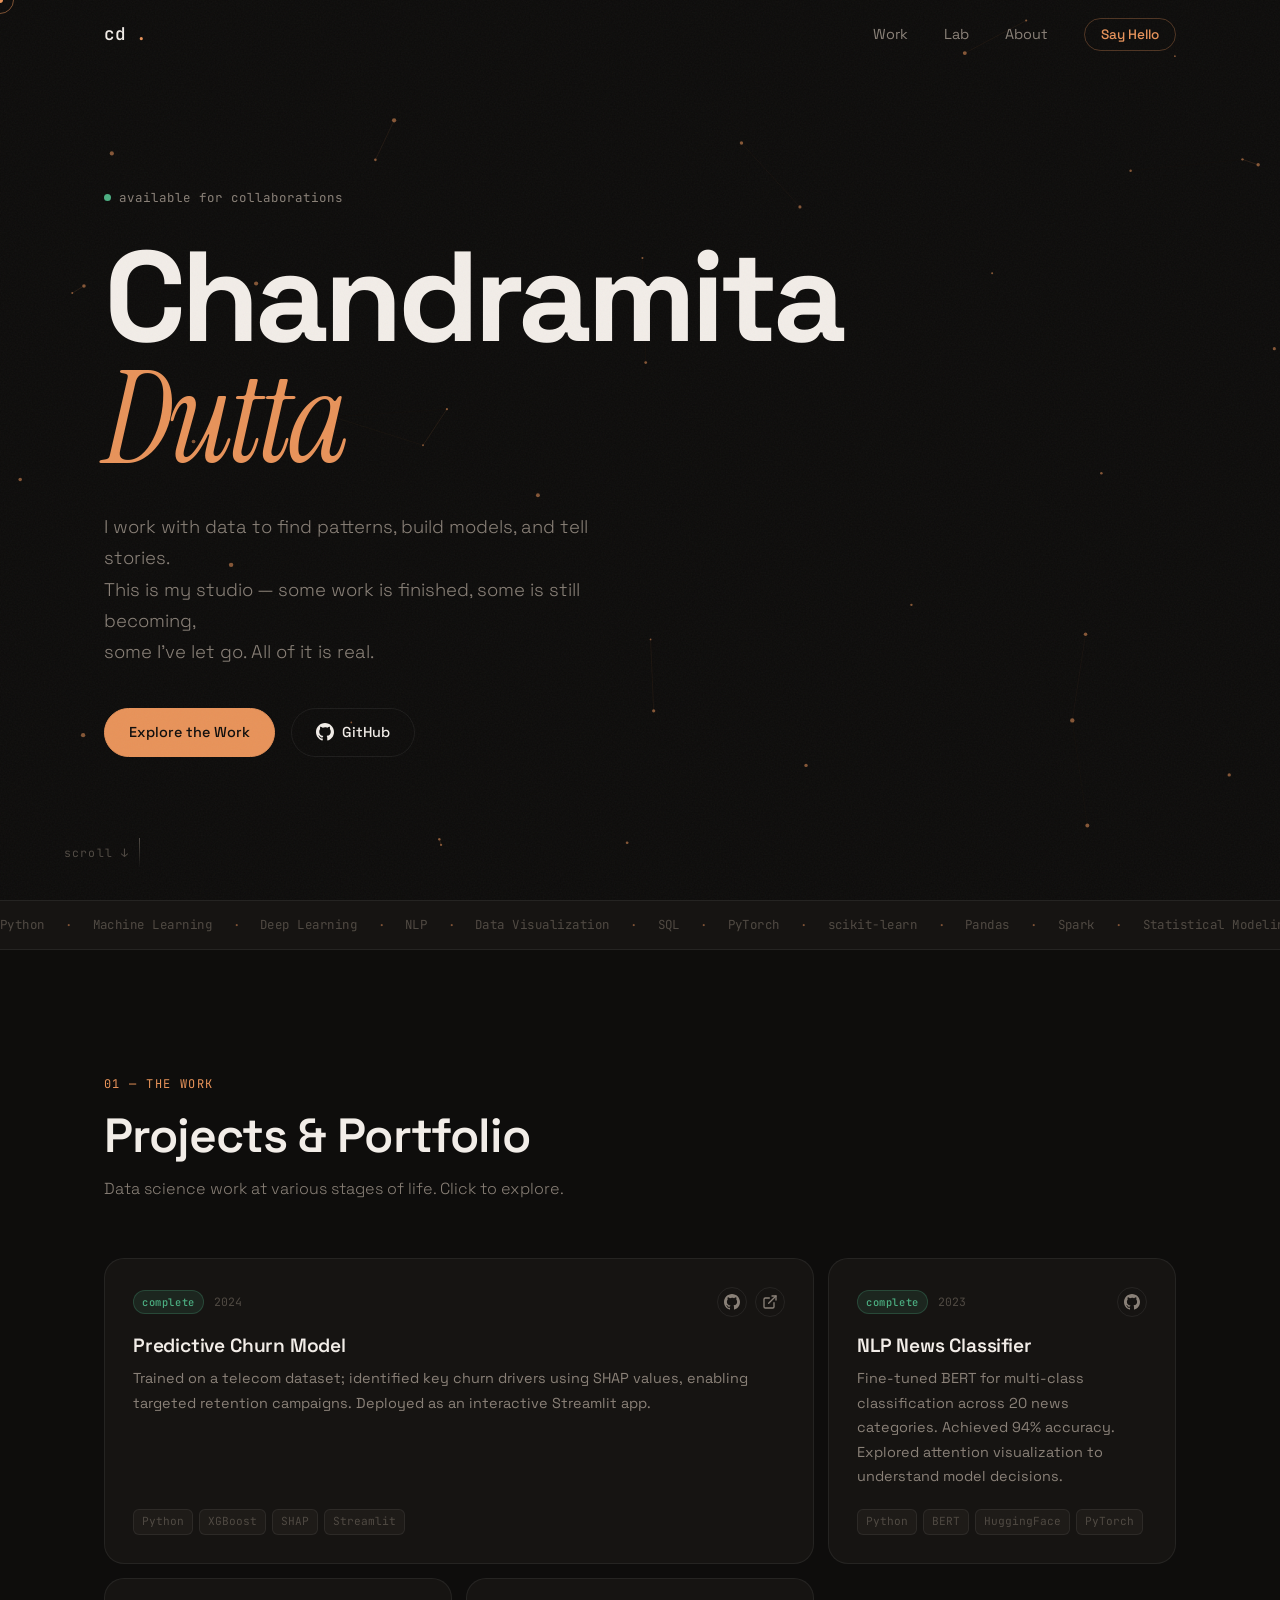
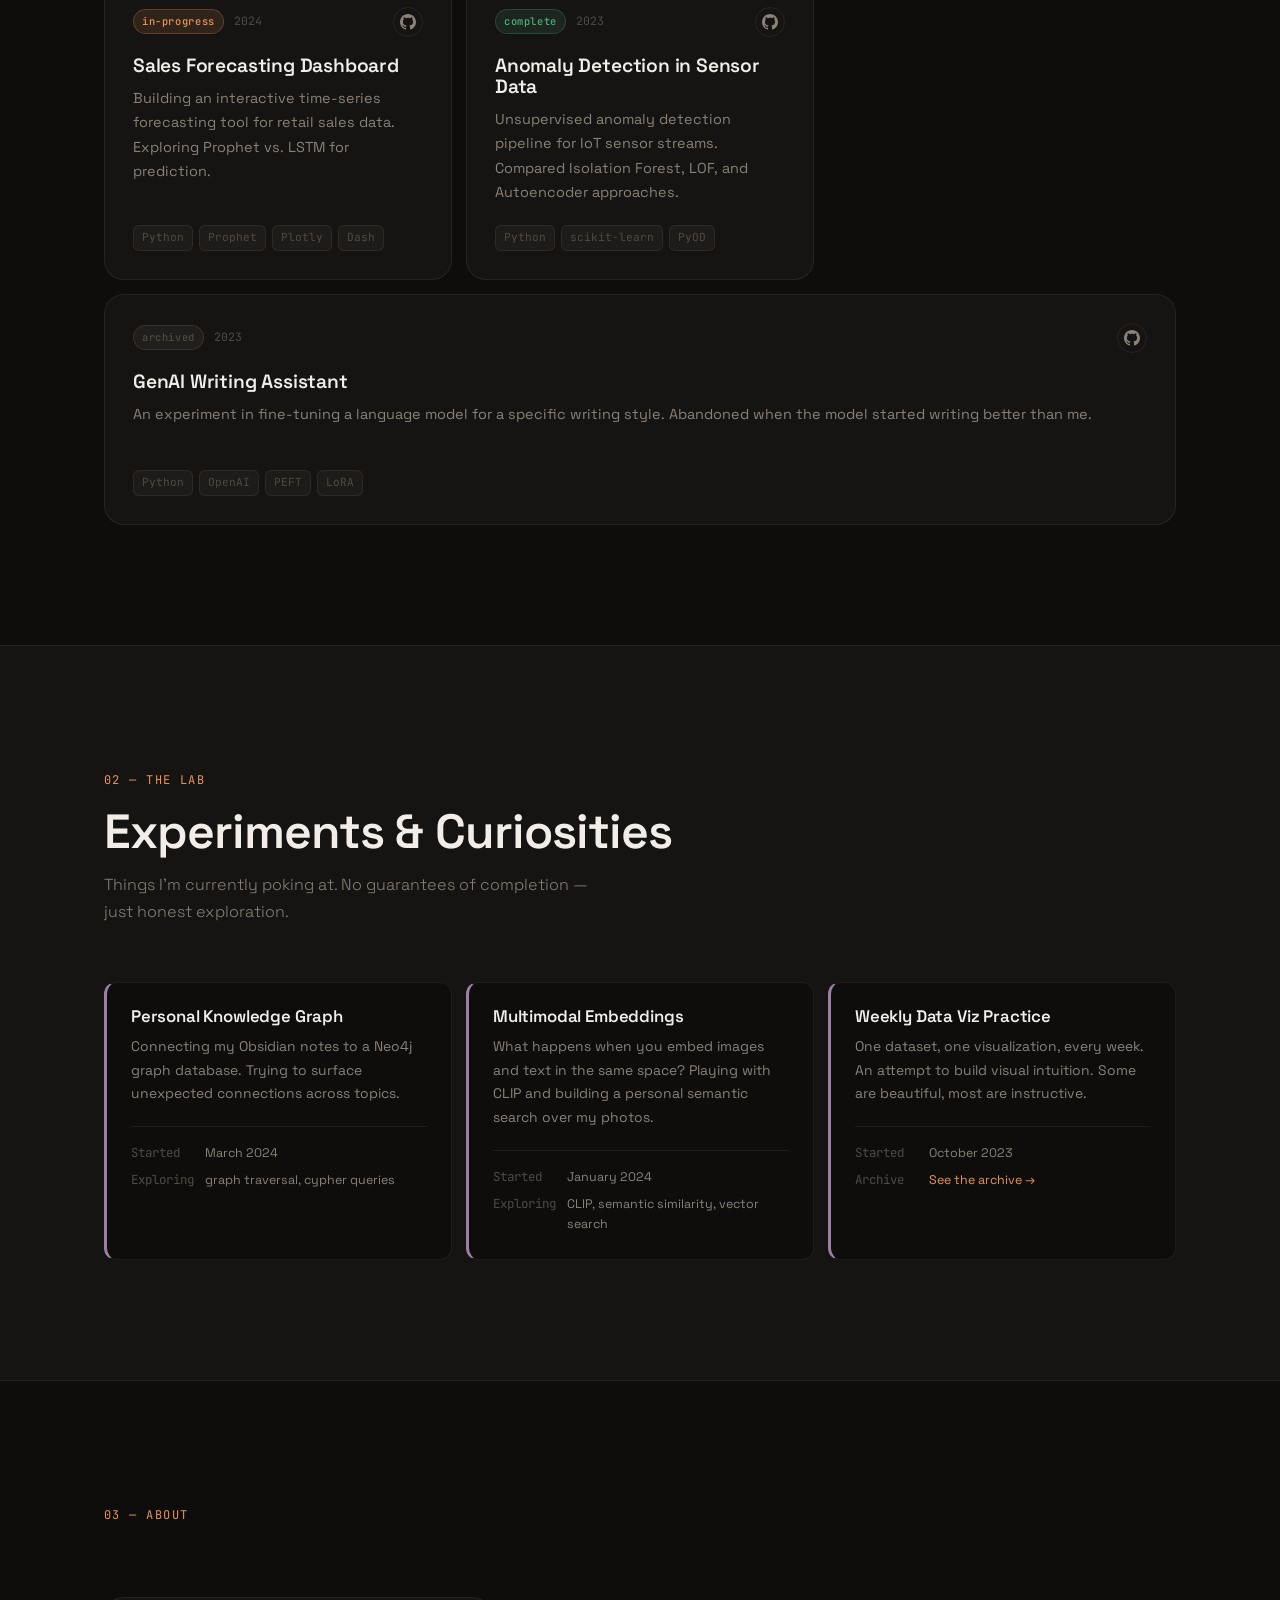
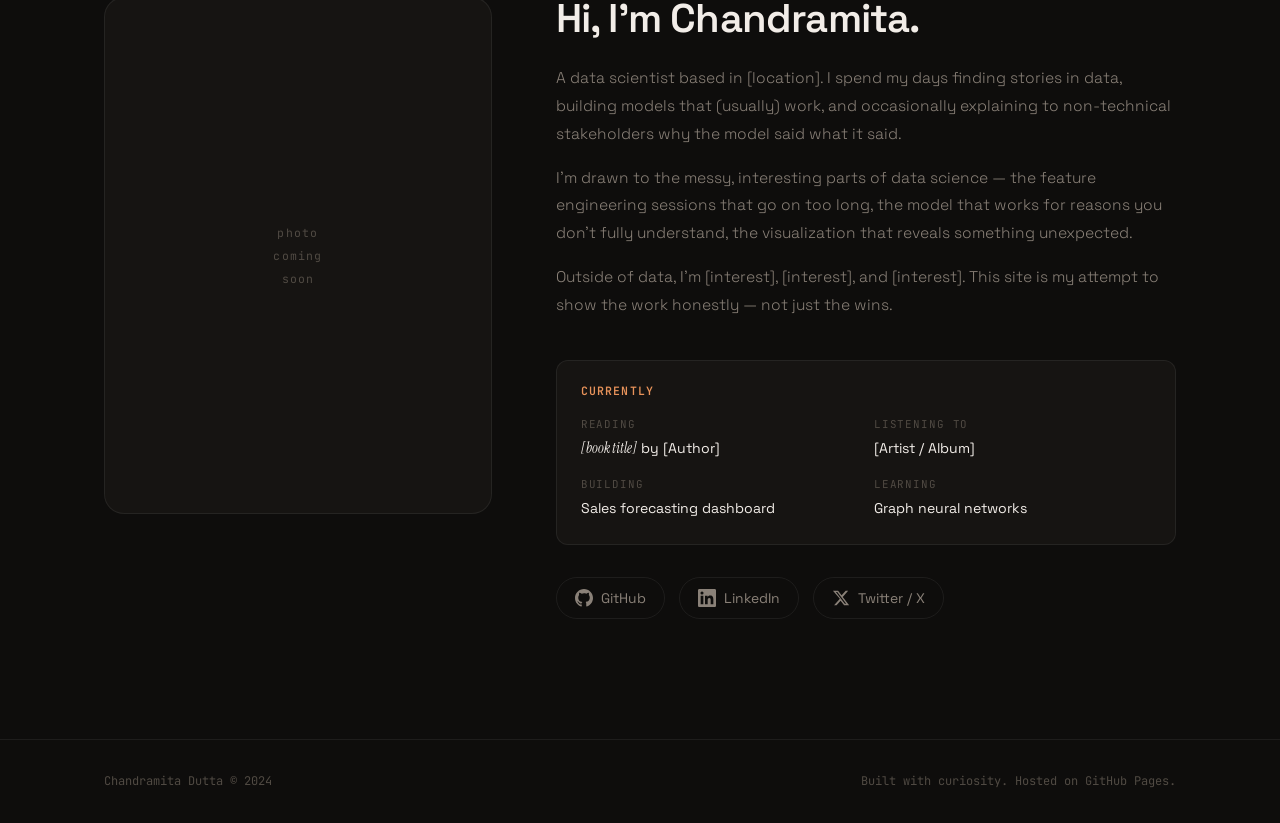
==== index.html @ a2049343 "Initial portfolio site" ====
<!DOCTYPE html>
<html lang="en">
<head>
  <meta charset="UTF-8" />
  <meta name="viewport" content="width=device-width, initial-scale=1.0" />
  <title>Chandramita Dutta — Data Scientist</title>
  <meta name="description" content="Data scientist working at the intersection of machine learning, statistics, and storytelling. Explore projects, experiments, and ongoing work." />

  <!-- Google Fonts -->
  <link rel="preconnect" href="https://fonts.googleapis.com" />
  <link rel="preconnect" href="https://fonts.gstatic.com" crossorigin />
  <link href="https://fonts.googleapis.com/css2?family=Space+Grotesk:wght@300;400;500;600;700&family=Instrument+Serif:ital@0;1&family=JetBrains+Mono:wght@300;400;500&display=swap" rel="stylesheet" />

  <link rel="stylesheet" href="style.css" />
</head>
<body>

  <!-- Custom cursor -->
  <div class="cursor-dot" id="cursorDot"></div>
  <div class="cursor-ring" id="cursorRing"></div>

  <!-- Mobile menu overlay -->
  <div class="mobile-menu-overlay" id="mobileMenuOverlay">
    <a href="#work">Work</a>
    <a href="#lab">Lab</a>
    <a href="#about">About</a>
    <a href="mailto:hello@chandramitadutta.com">Say Hello</a>
  </div>

  <!-- ============================================================
       NAV
  ============================================================ -->
  <nav class="nav" id="nav">
    <div class="nav-inner">
      <a href="#" class="nav-logo">cd <span class="accent">.</span></a>

      <ul class="nav-links" id="navLinks">
        <li><a href="#work" class="nav-link">Work</a></li>
        <li><a href="#lab" class="nav-link">Lab</a></li>
        <li><a href="#about" class="nav-link">About</a></li>
        <li><a href="mailto:hello@chandramitadutta.com" class="nav-link nav-cta">Say Hello</a></li>
      </ul>

      <button class="hamburger" id="hamburger" aria-label="Toggle menu" aria-expanded="false">
        <span></span>
        <span></span>
        <span></span>
      </button>
    </div>
  </nav>

  <!-- ============================================================
       HERO
  ============================================================ -->
  <section class="hero" id="hero">
    <!-- Particle canvas background -->
    <canvas id="networkCanvas"></canvas>

    <div class="hero-content">
      <!-- Availability label -->
      <div class="availability-label fade-up" data-delay="0">
        <span class="availability-dot"></span>
        available for collaborations
      </div>

      <!-- Giant name -->
      <h1 class="hero-name fade-up" data-delay="100">
        Chandramita
        <br />
        <span class="name-serif">Dutta</span>
      </h1>

      <!-- Tagline -->
      <p class="hero-tagline fade-up" data-delay="200">
        I work with data to find patterns, build models, and tell stories.<br />
        This is my studio — some work is finished, some is still becoming,<br />
        some I've let go. All of it is real.
      </p>

      <!-- CTA buttons -->
      <div class="hero-buttons fade-up" data-delay="300">
        <a href="#work" class="btn btn-primary">Explore the Work</a>
        <a href="https://github.com/chandramitadutta" target="_blank" rel="noopener noreferrer" class="btn btn-ghost">
          <svg xmlns="http://www.w3.org/2000/svg" width="18" height="18" viewBox="0 0 24 24" fill="currentColor" aria-hidden="true">
            <path d="M12 0C5.374 0 0 5.373 0 12c0 5.302 3.438 9.8 8.207 11.387.599.111.793-.261.793-.577v-2.234c-3.338.726-4.033-1.416-4.033-1.416-.546-1.387-1.333-1.756-1.333-1.756-1.089-.745.083-.729.083-.729 1.205.084 1.839 1.237 1.839 1.237 1.07 1.834 2.807 1.304 3.492.997.107-.775.418-1.305.762-1.604-2.665-.305-5.467-1.334-5.467-5.931 0-1.311.469-2.381 1.236-3.221-.124-.303-.535-1.524.117-3.176 0 0 1.008-.322 3.301 1.23A11.509 11.509 0 0112 5.803c1.02.005 2.047.138 3.006.404 2.291-1.552 3.297-1.23 3.297-1.23.653 1.653.242 2.874.118 3.176.77.84 1.235 1.911 1.235 3.221 0 4.609-2.807 5.624-5.479 5.921.43.372.823 1.102.823 2.222v3.293c0 .319.192.694.801.576C20.566 21.797 24 17.3 24 12c0-6.627-5.373-12-12-12z"/>
          </svg>
          GitHub
        </a>
      </div>
    </div>

    <!-- Scroll hint -->
    <div class="scroll-hint">scroll ↓</div>
  </section>

  <!-- ============================================================
       SKILLS MARQUEE STRIP
  ============================================================ -->
  <div class="marquee-strip" aria-hidden="true">
    <div class="marquee-track">
      <span class="marquee-content">
        Python <span class="marquee-dot">·</span>
        Machine Learning <span class="marquee-dot">·</span>
        Deep Learning <span class="marquee-dot">·</span>
        NLP <span class="marquee-dot">·</span>
        Data Visualization <span class="marquee-dot">·</span>
        SQL <span class="marquee-dot">·</span>
        PyTorch <span class="marquee-dot">·</span>
        scikit-learn <span class="marquee-dot">·</span>
        Pandas <span class="marquee-dot">·</span>
        Spark <span class="marquee-dot">·</span>
        Statistical Modeling <span class="marquee-dot">·</span>
        A/B Testing <span class="marquee-dot">·</span>
        Computer Vision <span class="marquee-dot">·</span>
        Feature Engineering <span class="marquee-dot">·</span>
      </span>
      <!-- Duplicate for seamless loop -->
      <span class="marquee-content" aria-hidden="true">
        Python <span class="marquee-dot">·</span>
        Machine Learning <span class="marquee-dot">·</span>
        Deep Learning <span class="marquee-dot">·</span>
        NLP <span class="marquee-dot">·</span>
        Data Visualization <span class="marquee-dot">·</span>
        SQL <span class="marquee-dot">·</span>
        PyTorch <span class="marquee-dot">·</span>
        scikit-learn <span class="marquee-dot">·</span>
        Pandas <span class="marquee-dot">·</span>
        Spark <span class="marquee-dot">·</span>
        Statistical Modeling <span class="marquee-dot">·</span>
        A/B Testing <span class="marquee-dot">·</span>
        Computer Vision <span class="marquee-dot">·</span>
        Feature Engineering <span class="marquee-dot">·</span>
      </span>
    </div>
  </div>

  <!-- ============================================================
       SECTION: THE WORK
  ============================================================ -->
  <section class="section" id="work">
    <div class="container">
      <div class="section-header fade-up">
        <span class="section-label">01 — The Work</span>
        <h2 class="section-title">Projects &amp; Portfolio</h2>
        <p class="section-subtitle">Data science work at various stages of life. Click to explore.</p>
      </div>

      <!-- Bento grid -->
      <div class="bento-grid">

        <!-- Card 1: Predictive Churn Model (featured, 2-col) -->
        <article class="project-card project-card--featured fade-up" data-status="complete" data-delay="0">
          <div class="card-header">
            <div class="card-meta">
              <span class="status-badge" data-status="complete">complete</span>
              <span class="card-year">2024</span>
            </div>
            <div class="card-links">
              <a href="https://github.com/chandramitadutta" target="_blank" rel="noopener noreferrer" class="card-link" aria-label="View on GitHub">
                <svg xmlns="http://www.w3.org/2000/svg" width="16" height="16" viewBox="0 0 24 24" fill="currentColor"><path d="M12 0C5.374 0 0 5.373 0 12c0 5.302 3.438 9.8 8.207 11.387.599.111.793-.261.793-.577v-2.234c-3.338.726-4.033-1.416-4.033-1.416-.546-1.387-1.333-1.756-1.333-1.756-1.089-.745.083-.729.083-.729 1.205.084 1.839 1.237 1.839 1.237 1.07 1.834 2.807 1.304 3.492.997.107-.775.418-1.305.762-1.604-2.665-.305-5.467-1.334-5.467-5.931 0-1.311.469-2.381 1.236-3.221-.124-.303-.535-1.524.117-3.176 0 0 1.008-.322 3.301 1.23A11.509 11.509 0 0112 5.803c1.02.005 2.047.138 3.006.404 2.291-1.552 3.297-1.23 3.297-1.23.653 1.653.242 2.874.118 3.176.77.84 1.235 1.911 1.235 3.221 0 4.609-2.807 5.624-5.479 5.921.43.372.823 1.102.823 2.222v3.293c0 .319.192.694.801.576C20.566 21.797 24 17.3 24 12c0-6.627-5.373-12-12-12z"/></svg>
              </a>
              <a href="#" class="card-link card-link--demo" aria-label="View live demo">
                <svg xmlns="http://www.w3.org/2000/svg" width="16" height="16" viewBox="0 0 24 24" fill="none" stroke="currentColor" stroke-width="2" stroke-linecap="round" stroke-linejoin="round"><path d="M18 13v6a2 2 0 01-2 2H5a2 2 0 01-2-2V8a2 2 0 012-2h6"/><polyline points="15 3 21 3 21 9"/><line x1="10" y1="14" x2="21" y2="3"/></svg>
              </a>
            </div>
          </div>
          <h3 class="card-title">Predictive Churn Model</h3>
          <p class="card-description">Trained on a telecom dataset; identified key churn drivers using SHAP values, enabling targeted retention campaigns. Deployed as an interactive Streamlit app.</p>
          <div class="card-tags">
            <span class="tag">Python</span>
            <span class="tag">XGBoost</span>
            <span class="tag">SHAP</span>
            <span class="tag">Streamlit</span>
          </div>
        </article>

        <!-- Card 2: NLP News Classifier -->
        <article class="project-card fade-up" data-status="complete" data-delay="50">
          <div class="card-header">
            <div class="card-meta">
              <span class="status-badge" data-status="complete">complete</span>
              <span class="card-year">2023</span>
            </div>
            <div class="card-links">
              <a href="https://github.com/chandramitadutta" target="_blank" rel="noopener noreferrer" class="card-link" aria-label="View on GitHub">
                <svg xmlns="http://www.w3.org/2000/svg" width="16" height="16" viewBox="0 0 24 24" fill="currentColor"><path d="M12 0C5.374 0 0 5.373 0 12c0 5.302 3.438 9.8 8.207 11.387.599.111.793-.261.793-.577v-2.234c-3.338.726-4.033-1.416-4.033-1.416-.546-1.387-1.333-1.756-1.333-1.756-1.089-.745.083-.729.083-.729 1.205.084 1.839 1.237 1.839 1.237 1.07 1.834 2.807 1.304 3.492.997.107-.775.418-1.305.762-1.604-2.665-.305-5.467-1.334-5.467-5.931 0-1.311.469-2.381 1.236-3.221-.124-.303-.535-1.524.117-3.176 0 0 1.008-.322 3.301 1.23A11.509 11.509 0 0112 5.803c1.02.005 2.047.138 3.006.404 2.291-1.552 3.297-1.23 3.297-1.23.653 1.653.242 2.874.118 3.176.77.84 1.235 1.911 1.235 3.221 0 4.609-2.807 5.624-5.479 5.921.43.372.823 1.102.823 2.222v3.293c0 .319.192.694.801.576C20.566 21.797 24 17.3 24 12c0-6.627-5.373-12-12-12z"/></svg>
              </a>
            </div>
          </div>
          <h3 class="card-title">NLP News Classifier</h3>
          <p class="card-description">Fine-tuned BERT for multi-class classification across 20 news categories. Achieved 94% accuracy. Explored attention visualization to understand model decisions.</p>
          <div class="card-tags">
            <span class="tag">Python</span>
            <span class="tag">BERT</span>
            <span class="tag">HuggingFace</span>
            <span class="tag">PyTorch</span>
          </div>
        </article>

        <!-- Card 3: Sales Forecasting Dashboard -->
        <article class="project-card fade-up" data-status="in-progress" data-delay="100">
          <div class="card-header">
            <div class="card-meta">
              <span class="status-badge" data-status="in-progress">in-progress</span>
              <span class="card-year">2024</span>
            </div>
            <div class="card-links">
              <a href="https://github.com/chandramitadutta" target="_blank" rel="noopener noreferrer" class="card-link" aria-label="View on GitHub">
                <svg xmlns="http://www.w3.org/2000/svg" width="16" height="16" viewBox="0 0 24 24" fill="currentColor"><path d="M12 0C5.374 0 0 5.373 0 12c0 5.302 3.438 9.8 8.207 11.387.599.111.793-.261.793-.577v-2.234c-3.338.726-4.033-1.416-4.033-1.416-.546-1.387-1.333-1.756-1.333-1.756-1.089-.745.083-.729.083-.729 1.205.084 1.839 1.237 1.839 1.237 1.07 1.834 2.807 1.304 3.492.997.107-.775.418-1.305.762-1.604-2.665-.305-5.467-1.334-5.467-5.931 0-1.311.469-2.381 1.236-3.221-.124-.303-.535-1.524.117-3.176 0 0 1.008-.322 3.301 1.23A11.509 11.509 0 0112 5.803c1.02.005 2.047.138 3.006.404 2.291-1.552 3.297-1.23 3.297-1.23.653 1.653.242 2.874.118 3.176.77.84 1.235 1.911 1.235 3.221 0 4.609-2.807 5.624-5.479 5.921.43.372.823 1.102.823 2.222v3.293c0 .319.192.694.801.576C20.566 21.797 24 17.3 24 12c0-6.627-5.373-12-12-12z"/></svg>
              </a>
            </div>
          </div>
          <h3 class="card-title">Sales Forecasting Dashboard</h3>
          <p class="card-description">Building an interactive time-series forecasting tool for retail sales data. Exploring Prophet vs. LSTM for prediction.</p>
          <div class="card-tags">
            <span class="tag">Python</span>
            <span class="tag">Prophet</span>
            <span class="tag">Plotly</span>
            <span class="tag">Dash</span>
          </div>
        </article>

        <!-- Card 4: Anomaly Detection -->
        <article class="project-card fade-up" data-status="complete" data-delay="150">
          <div class="card-header">
            <div class="card-meta">
              <span class="status-badge" data-status="complete">complete</span>
              <span class="card-year">2023</span>
            </div>
            <div class="card-links">
              <a href="https://github.com/chandramitadutta" target="_blank" rel="noopener noreferrer" class="card-link" aria-label="View on GitHub">
                <svg xmlns="http://www.w3.org/2000/svg" width="16" height="16" viewBox="0 0 24 24" fill="currentColor"><path d="M12 0C5.374 0 0 5.373 0 12c0 5.302 3.438 9.8 8.207 11.387.599.111.793-.261.793-.577v-2.234c-3.338.726-4.033-1.416-4.033-1.416-.546-1.387-1.333-1.756-1.333-1.756-1.089-.745.083-.729.083-.729 1.205.084 1.839 1.237 1.839 1.237 1.07 1.834 2.807 1.304 3.492.997.107-.775.418-1.305.762-1.604-2.665-.305-5.467-1.334-5.467-5.931 0-1.311.469-2.381 1.236-3.221-.124-.303-.535-1.524.117-3.176 0 0 1.008-.322 3.301 1.23A11.509 11.509 0 0112 5.803c1.02.005 2.047.138 3.006.404 2.291-1.552 3.297-1.23 3.297-1.23.653 1.653.242 2.874.118 3.176.77.84 1.235 1.911 1.235 3.221 0 4.609-2.807 5.624-5.479 5.921.43.372.823 1.102.823 2.222v3.293c0 .319.192.694.801.576C20.566 21.797 24 17.3 24 12c0-6.627-5.373-12-12-12z"/></svg>
              </a>
            </div>
          </div>
          <h3 class="card-title">Anomaly Detection in Sensor Data</h3>
          <p class="card-description">Unsupervised anomaly detection pipeline for IoT sensor streams. Compared Isolation Forest, LOF, and Autoencoder approaches.</p>
          <div class="card-tags">
            <span class="tag">Python</span>
            <span class="tag">scikit-learn</span>
            <span class="tag">PyOD</span>
          </div>
        </article>

        <!-- Card 5: GenAI Writing Assistant (archived, full-width) -->
        <article class="project-card project-card--archived project-card--full fade-up" data-status="archived" data-delay="200">
          <div class="card-header">
            <div class="card-meta">
              <span class="status-badge" data-status="archived">archived</span>
              <span class="card-year">2023</span>
            </div>
            <div class="card-links">
              <a href="https://github.com/chandramitadutta" target="_blank" rel="noopener noreferrer" class="card-link" aria-label="View on GitHub">
                <svg xmlns="http://www.w3.org/2000/svg" width="16" height="16" viewBox="0 0 24 24" fill="currentColor"><path d="M12 0C5.374 0 0 5.373 0 12c0 5.302 3.438 9.8 8.207 11.387.599.111.793-.261.793-.577v-2.234c-3.338.726-4.033-1.416-4.033-1.416-.546-1.387-1.333-1.756-1.333-1.756-1.089-.745.083-.729.083-.729 1.205.084 1.839 1.237 1.839 1.237 1.07 1.834 2.807 1.304 3.492.997.107-.775.418-1.305.762-1.604-2.665-.305-5.467-1.334-5.467-5.931 0-1.311.469-2.381 1.236-3.221-.124-.303-.535-1.524.117-3.176 0 0 1.008-.322 3.301 1.23A11.509 11.509 0 0112 5.803c1.02.005 2.047.138 3.006.404 2.291-1.552 3.297-1.23 3.297-1.23.653 1.653.242 2.874.118 3.176.77.84 1.235 1.911 1.235 3.221 0 4.609-2.807 5.624-5.479 5.921.43.372.823 1.102.823 2.222v3.293c0 .319.192.694.801.576C20.566 21.797 24 17.3 24 12c0-6.627-5.373-12-12-12z"/></svg>
              </a>
            </div>
          </div>
          <div class="archived-inner">
            <div>
              <h3 class="card-title">GenAI Writing Assistant</h3>
              <p class="card-description">An experiment in fine-tuning a language model for a specific writing style. Abandoned when the model started writing better than me.</p>
            </div>
            <div class="card-tags">
              <span class="tag">Python</span>
              <span class="tag">OpenAI</span>
              <span class="tag">PEFT</span>
              <span class="tag">LoRA</span>
            </div>
          </div>
        </article>

      </div><!-- /bento-grid -->
    </div>
  </section>

  <!-- ============================================================
       SECTION: THE LAB
  ============================================================ -->
  <section class="section section--lab" id="lab">
    <div class="container">
      <div class="section-header fade-up">
        <span class="section-label">02 — The Lab</span>
        <h2 class="section-title">Experiments &amp; Curiosities</h2>
        <p class="section-subtitle">Things I'm currently poking at. No guarantees of completion — just honest exploration.</p>
      </div>

      <div class="lab-grid">

        <!-- Lab card 1: Knowledge Graph -->
        <article class="lab-card fade-up" data-delay="0">
          <div class="lab-card-inner">
            <h3 class="lab-card-title">Personal Knowledge Graph</h3>
            <p class="lab-card-description">Connecting my Obsidian notes to a Neo4j graph database. Trying to surface unexpected connections across topics.</p>
            <div class="lab-meta">
              <div class="lab-meta-item">
                <span class="lab-meta-label">Started</span>
                <span class="lab-meta-value">March 2024</span>
              </div>
              <div class="lab-meta-item">
                <span class="lab-meta-label">Exploring</span>
                <span class="lab-meta-value">graph traversal, cypher queries</span>
              </div>
            </div>
          </div>
        </article>

        <!-- Lab card 2: Multimodal Embeddings -->
        <article class="lab-card fade-up" data-delay="80">
          <div class="lab-card-inner">
            <h3 class="lab-card-title">Multimodal Embeddings</h3>
            <p class="lab-card-description">What happens when you embed images and text in the same space? Playing with CLIP and building a personal semantic search over my photos.</p>
            <div class="lab-meta">
              <div class="lab-meta-item">
                <span class="lab-meta-label">Started</span>
                <span class="lab-meta-value">January 2024</span>
              </div>
              <div class="lab-meta-item">
                <span class="lab-meta-label">Exploring</span>
                <span class="lab-meta-value">CLIP, semantic similarity, vector search</span>
              </div>
            </div>
          </div>
        </article>

        <!-- Lab card 3: Weekly Data Viz -->
        <article class="lab-card fade-up" data-delay="160">
          <div class="lab-card-inner">
            <h3 class="lab-card-title">Weekly Data Viz Practice</h3>
            <p class="lab-card-description">One dataset, one visualization, every week. An attempt to build visual intuition. Some are beautiful, most are instructive.</p>
            <div class="lab-meta">
              <div class="lab-meta-item">
                <span class="lab-meta-label">Started</span>
                <span class="lab-meta-value">October 2023</span>
              </div>
              <div class="lab-meta-item">
                <span class="lab-meta-label">Archive</span>
                <span class="lab-meta-value"><a href="#" class="lab-link">See the archive →</a></span>
              </div>
            </div>
          </div>
        </article>

      </div>
    </div>
  </section>

  <!-- ============================================================
       SECTION: ABOUT
  ============================================================ -->
  <section class="section section--about" id="about">
    <div class="container">
      <div class="section-header fade-up">
        <span class="section-label">03 — About</span>
      </div>

      <div class="about-grid">

        <!-- Photo placeholder -->
        <div class="about-photo fade-up" data-delay="0">
          <div class="about-photo-inner">
            <span class="about-photo-text">photo<br />coming<br />soon</span>
          </div>
        </div>

        <!-- About content -->
        <div class="about-content fade-up" data-delay="100">
          <h2 class="about-title">Hi, I'm Chandramita.</h2>

          <div class="about-bio">
            <p>A data scientist based in [location]. I spend my days finding stories in data, building models that (usually) work, and occasionally explaining to non-technical stakeholders why the model said what it said.</p>
            <p>I'm drawn to the messy, interesting parts of data science — the feature engineering sessions that go on too long, the model that works for reasons you don't fully understand, the visualization that reveals something unexpected.</p>
            <p>Outside of data, I'm [interest], [interest], and [interest]. This site is my attempt to show the work honestly — not just the wins.</p>
          </div>

          <!-- Currently widget -->
          <div class="currently-widget">
            <h3 class="currently-title">Currently</h3>
            <div class="currently-grid">
              <div class="currently-item">
                <span class="currently-label">Reading</span>
                <span class="currently-value"><em>[book title]</em> by [Author]</span>
              </div>
              <div class="currently-item">
                <span class="currently-label">Listening to</span>
                <span class="currently-value">[Artist / Album]</span>
              </div>
              <div class="currently-item">
                <span class="currently-label">Building</span>
                <span class="currently-value">Sales forecasting dashboard</span>
              </div>
              <div class="currently-item">
                <span class="currently-label">Learning</span>
                <span class="currently-value">Graph neural networks</span>
              </div>
            </div>
          </div>

          <!-- Links bar -->
          <div class="about-links">
            <a href="https://github.com/chandramitadutta" target="_blank" rel="noopener noreferrer" class="about-link">
              <svg xmlns="http://www.w3.org/2000/svg" width="18" height="18" viewBox="0 0 24 24" fill="currentColor"><path d="M12 0C5.374 0 0 5.373 0 12c0 5.302 3.438 9.8 8.207 11.387.599.111.793-.261.793-.577v-2.234c-3.338.726-4.033-1.416-4.033-1.416-.546-1.387-1.333-1.756-1.333-1.756-1.089-.745.083-.729.083-.729 1.205.084 1.839 1.237 1.839 1.237 1.07 1.834 2.807 1.304 3.492.997.107-.775.418-1.305.762-1.604-2.665-.305-5.467-1.334-5.467-5.931 0-1.311.469-2.381 1.236-3.221-.124-.303-.535-1.524.117-3.176 0 0 1.008-.322 3.301 1.23A11.509 11.509 0 0112 5.803c1.02.005 2.047.138 3.006.404 2.291-1.552 3.297-1.23 3.297-1.23.653 1.653.242 2.874.118 3.176.77.84 1.235 1.911 1.235 3.221 0 4.609-2.807 5.624-5.479 5.921.43.372.823 1.102.823 2.222v3.293c0 .319.192.694.801.576C20.566 21.797 24 17.3 24 12c0-6.627-5.373-12-12-12z"/></svg>
              GitHub
            </a>
            <a href="https://linkedin.com/in/chandramitadutta" target="_blank" rel="noopener noreferrer" class="about-link">
              <svg xmlns="http://www.w3.org/2000/svg" width="18" height="18" viewBox="0 0 24 24" fill="currentColor"><path d="M20.447 20.452h-3.554v-5.569c0-1.328-.027-3.037-1.852-3.037-1.853 0-2.136 1.445-2.136 2.939v5.667H9.351V9h3.414v1.561h.046c.477-.9 1.637-1.85 3.37-1.85 3.601 0 4.267 2.37 4.267 5.455v6.286zM5.337 7.433a2.062 2.062 0 01-2.063-2.065 2.064 2.064 0 112.063 2.065zm1.782 13.019H3.555V9h3.564v11.452zM22.225 0H1.771C.792 0 0 .774 0 1.729v20.542C0 23.227.792 24 1.771 24h20.451C23.2 24 24 23.227 24 22.271V1.729C24 .774 23.2 0 22.222 0h.003z"/></svg>
              LinkedIn
            </a>
            <a href="https://twitter.com/chandramitadutta" target="_blank" rel="noopener noreferrer" class="about-link">
              <svg xmlns="http://www.w3.org/2000/svg" width="18" height="18" viewBox="0 0 24 24" fill="currentColor"><path d="M18.244 2.25h3.308l-7.227 8.26 8.502 11.24H16.17l-4.714-6.231-5.401 6.231H2.746l7.73-8.835L1.254 2.25H8.08l4.713 6.231zm-1.161 17.52h1.833L7.084 4.126H5.117z"/></svg>
              Twitter / X
            </a>
          </div>
        </div>
      </div>
    </div>
  </section>

  <!-- ============================================================
       FOOTER
  ============================================================ -->
  <footer class="footer">
    <div class="container">
      <div class="footer-inner">
        <span class="footer-copy">Chandramita Dutta &copy; 2024</span>
        <span class="footer-note">Built with curiosity. Hosted on GitHub Pages.</span>
      </div>
    </div>
  </footer>

  <script src="script.js"></script>
</body>
</html>
---- style.css ----
/* ============================================================
   RESET & BASE
============================================================ */
*, *::before, *::after {
  box-sizing: border-box;
  margin: 0;
  padding: 0;
}

html {
  scroll-behavior: smooth;
  font-size: 16px;
}

body {
  background-color: var(--bg);
  color: var(--text);
  font-family: var(--font-sans);
  line-height: 1.6;
  -webkit-font-smoothing: antialiased;
  overflow-x: hidden;
}

/* Grain texture overlay */
body::after {
  content: '';
  position: fixed;
  inset: 0;
  background-image: url("data:image/svg+xml,%3Csvg xmlns='http://www.w3.org/2000/svg'%3E%3Cfilter id='n'%3E%3CfeTurbulence type='fractalNoise' baseFrequency='0.65' numOctaves='3' stitchTiles='stitch'/%3E%3C/filter%3E%3Crect width='100%25' height='100%25' filter='url(%23n)'/%3E%3C/svg%3E");
  opacity: 0.035;
  pointer-events: none;
  z-index: 10000;
}

img, svg { display: block; }
a { color: inherit; text-decoration: none; }
ul { list-style: none; }

/* ============================================================
   DESIGN TOKENS
============================================================ */
:root {
  /* Colors */
  --bg:           #0e0d0c;
  --bg-2:         #161412;
  --bg-3:         #1e1b18;
  --bg-4:         #252118;
  --accent:       #e8935a;
  --accent-dim:   rgba(232, 147, 90, 0.12);
  --accent-glow:  rgba(232, 147, 90, 0.25);
  --accent-2:     #9b7fa6;
  --accent-2-dim: rgba(155, 127, 166, 0.12);
  --green:        #4caf82;
  --text:         #f2ede8;
  --text-muted:   #8a8178;
  --text-dim:     #504a43;
  --border:       rgba(242, 237, 232, 0.07);
  --border-hover: rgba(232, 147, 90, 0.3);

  /* Typography */
  --font-sans: 'Space Grotesk', system-ui, sans-serif;
  --font-serif: 'Instrument Serif', Georgia, serif;
  --font-mono: 'JetBrains Mono', 'Fira Code', monospace;

  /* Spacing */
  --section-gap: 120px;
  --container-max: 1200px;
  --container-pad: clamp(20px, 5vw, 80px);

  /* Radii */
  --radius:    12px;
  --radius-sm: 6px;
  --radius-lg: 20px;
}

/* ============================================================
   TYPOGRAPHY
============================================================ */
h1, h2, h3, h4 {
  font-family: var(--font-sans);
  font-weight: 600;
  line-height: 1.1;
  letter-spacing: -0.02em;
}

.section-title {
  font-size: clamp(2rem, 4vw, 3rem);
  color: var(--text);
}

/* ============================================================
   LAYOUT UTILITIES
============================================================ */
.container {
  max-width: var(--container-max);
  margin: 0 auto;
  padding: 0 var(--container-pad);
}

/* ============================================================
   CUSTOM CURSOR
============================================================ */
@media (pointer: fine) {
  * { cursor: none; }

  .cursor-dot {
    width: 6px;
    height: 6px;
    background: var(--accent);
    border-radius: 50%;
    position: fixed;
    top: 0;
    left: 0;
    transform: translate(-50%, -50%);
    pointer-events: none;
    z-index: 99999;
    transition: opacity 0.3s;
  }

  .cursor-ring {
    width: 28px;
    height: 28px;
    border: 1.5px solid rgba(232, 147, 90, 0.5);
    border-radius: 50%;
    position: fixed;
    top: 0;
    left: 0;
    transform: translate(-50%, -50%);
    pointer-events: none;
    z-index: 99998;
    transition: width 0.2s, height 0.2s, border-color 0.2s;
  }

  .cursor-ring.hovering {
    width: 44px;
    height: 44px;
    border-color: var(--accent);
  }
}

/* ============================================================
   NAVIGATION
============================================================ */
.nav {
  position: fixed;
  top: 0;
  left: 0;
  right: 0;
  z-index: 1000;
  padding: 20px 0;
  transition: background 0.4s ease, padding 0.3s ease, border-bottom 0.4s ease;
}

.nav.scrolled {
  background: rgba(14, 13, 12, 0.85);
  backdrop-filter: blur(16px);
  -webkit-backdrop-filter: blur(16px);
  padding: 14px 0;
  border-bottom: 1px solid var(--border);
}

.nav-inner {
  max-width: var(--container-max);
  margin: 0 auto;
  padding: 0 var(--container-pad);
  display: flex;
  align-items: center;
  justify-content: space-between;
}

.nav-logo {
  font-family: var(--font-mono);
  font-size: 1.1rem;
  font-weight: 500;
  letter-spacing: -0.02em;
  color: var(--text);
  transition: color 0.2s;
}
.nav-logo:hover { color: var(--accent); }
.nav-logo .accent { color: var(--accent); }

.nav-links {
  display: flex;
  align-items: center;
  gap: 36px;
}

.nav-link {
  font-size: 0.9rem;
  font-weight: 400;
  color: var(--text-muted);
  transition: color 0.2s;
  position: relative;
}
.nav-link::after {
  content: '';
  position: absolute;
  bottom: -3px;
  left: 0;
  width: 0;
  height: 1px;
  background: var(--accent);
  transition: width 0.25s ease;
}
.nav-link:hover { color: var(--text); }
.nav-link:hover::after { width: 100%; }
.nav-link.active { color: var(--text); }

.nav-cta {
  font-size: 0.85rem;
  font-weight: 500;
  color: var(--accent) !important;
  border: 1px solid var(--border-hover);
  padding: 7px 16px;
  border-radius: 100px;
  transition: background 0.2s, color 0.2s;
}
.nav-cta:hover {
  background: var(--accent);
  color: var(--bg) !important;
}
.nav-cta::after { display: none; }

.hamburger {
  display: none;
  flex-direction: column;
  gap: 5px;
  background: none;
  border: none;
  padding: 4px;
  cursor: pointer;
}
.hamburger span {
  display: block;
  width: 22px;
  height: 1.5px;
  background: var(--text);
  transition: transform 0.3s, opacity 0.3s;
}
.hamburger.open span:nth-child(1) { transform: translateY(6.5px) rotate(45deg); }
.hamburger.open span:nth-child(2) { opacity: 0; }
.hamburger.open span:nth-child(3) { transform: translateY(-6.5px) rotate(-45deg); }

/* Mobile nav menu */
.mobile-menu-overlay {
  display: none;
  position: fixed;
  inset: 0;
  background: rgba(14, 13, 12, 0.97);
  backdrop-filter: blur(20px);
  z-index: 999;
  flex-direction: column;
  align-items: center;
  justify-content: center;
  gap: 32px;
}
.mobile-menu-overlay.open { display: flex; }
.mobile-menu-overlay a {
  font-size: 2rem;
  font-weight: 600;
  color: var(--text-muted);
  transition: color 0.2s;
}
.mobile-menu-overlay a:hover { color: var(--accent); }

/* ============================================================
   HERO
============================================================ */
.hero {
  position: relative;
  min-height: 100vh;
  display: flex;
  align-items: center;
  overflow: hidden;
}

#networkCanvas {
  position: absolute;
  inset: 0;
  width: 100%;
  height: 100%;
  pointer-events: none;
}

.hero-content {
  position: relative;
  z-index: 2;
  max-width: var(--container-max);
  width: 100%;
  margin: 0 auto;
  padding: 120px var(--container-pad) 80px;
}

.availability-label {
  display: inline-flex;
  align-items: center;
  gap: 8px;
  font-family: var(--font-mono);
  font-size: 0.78rem;
  color: var(--text-muted);
  letter-spacing: 0.08em;
  text-transform: lowercase;
  margin-bottom: 28px;
}

.availability-dot {
  width: 7px;
  height: 7px;
  border-radius: 50%;
  background: var(--green);
  box-shadow: 0 0 0 0 rgba(76, 175, 130, 0.4);
  animation: pulse-dot 2.5s ease-in-out infinite;
  flex-shrink: 0;
}

@keyframes pulse-dot {
  0%, 100% { box-shadow: 0 0 0 0 rgba(76, 175, 130, 0.4); }
  50%       { box-shadow: 0 0 0 8px rgba(76, 175, 130, 0); }
}

.hero-name {
  font-size: clamp(4rem, 10vw, 9rem);
  font-weight: 700;
  line-height: 0.95;
  letter-spacing: -0.04em;
  color: var(--text);
  margin-bottom: 32px;
}

.name-serif {
  font-family: var(--font-serif);
  font-style: italic;
  font-weight: 400;
  color: var(--accent);
  display: block;
}

.hero-tagline {
  font-size: clamp(1rem, 1.5vw, 1.15rem);
  color: var(--text-muted);
  line-height: 1.7;
  max-width: 540px;
  margin-bottom: 40px;
  font-weight: 300;
}

.hero-buttons {
  display: flex;
  align-items: center;
  gap: 16px;
  flex-wrap: wrap;
}

/* ============================================================
   BUTTONS
============================================================ */
.btn {
  display: inline-flex;
  align-items: center;
  gap: 8px;
  font-family: var(--font-sans);
  font-size: 0.9rem;
  font-weight: 500;
  padding: 12px 24px;
  border-radius: 100px;
  transition: all 0.25s ease;
  border: 1px solid transparent;
}

.btn-primary {
  background: var(--accent);
  color: var(--bg);
  border-color: var(--accent);
}
.btn-primary:hover {
  background: #f5a876;
  border-color: #f5a876;
  transform: translateY(-2px);
  box-shadow: 0 8px 32px rgba(232, 147, 90, 0.35);
}

.btn-ghost {
  background: transparent;
  color: var(--text);
  border-color: var(--border);
}
.btn-ghost:hover {
  border-color: var(--border-hover);
  color: var(--accent);
  transform: translateY(-2px);
}

/* Scroll hint */
.scroll-hint {
  position: absolute;
  bottom: 32px;
  left: var(--container-pad);
  font-family: var(--font-mono);
  font-size: 0.72rem;
  color: var(--text-dim);
  letter-spacing: 0.1em;
  display: flex;
  align-items: center;
  gap: 10px;
  z-index: 2;
  animation: fade-drift 3s ease-in-out infinite;
}
.scroll-hint::after {
  content: '';
  display: block;
  width: 1px;
  height: 30px;
  background: linear-gradient(to bottom, var(--text-dim), transparent);
  animation: grow-line 3s ease-in-out infinite;
}

@keyframes fade-drift {
  0%, 100% { opacity: 0.4; transform: translateY(0); }
  50%       { opacity: 0.8; transform: translateY(4px); }
}

/* ============================================================
   SKILLS MARQUEE STRIP
============================================================ */
.marquee-strip {
  width: 100%;
  overflow: hidden;
  background: var(--bg-2);
  border-top: 1px solid var(--border);
  border-bottom: 1px solid var(--border);
  padding: 14px 0;
}

.marquee-track {
  display: flex;
  width: max-content;
  animation: marquee-scroll 35s linear infinite;
}

.marquee-content {
  display: flex;
  align-items: center;
  gap: 20px;
  padding-right: 20px;
  font-family: var(--font-mono);
  font-size: 0.78rem;
  color: var(--text-dim);
  letter-spacing: 0.04em;
  white-space: nowrap;
}

.marquee-dot {
  color: var(--accent);
  opacity: 0.5;
}

@keyframes marquee-scroll {
  from { transform: translateX(0); }
  to   { transform: translateX(-50%); }
}

.marquee-strip:hover .marquee-track { animation-play-state: paused; }

/* ============================================================
   SECTIONS (SHARED)
============================================================ */
.section {
  padding: var(--section-gap) 0;
}

.section-header {
  margin-bottom: 56px;
}

.section-label {
  display: inline-block;
  font-family: var(--font-mono);
  font-size: 0.75rem;
  color: var(--accent);
  letter-spacing: 0.12em;
  text-transform: uppercase;
  margin-bottom: 16px;
}

.section-subtitle {
  font-size: 1rem;
  color: var(--text-muted);
  max-width: 500px;
  margin-top: 12px;
  font-weight: 300;
  line-height: 1.7;
}

/* ============================================================
   PROJECT CARDS — BENTO GRID
============================================================ */
.bento-grid {
  display: grid;
  grid-template-columns: repeat(3, 1fr);
  gap: 14px;
}

.project-card {
  background: var(--bg-2);
  border: 1px solid var(--border);
  border-radius: var(--radius-lg);
  padding: 28px;
  transition: border-color 0.3s, transform 0.3s, box-shadow 0.3s, background 0.3s;
  display: flex;
  flex-direction: column;
  position: relative;
  overflow: hidden;
}

.project-card::before {
  content: '';
  position: absolute;
  inset: 0;
  background: radial-gradient(circle at 80% 20%, var(--accent-dim), transparent 60%);
  opacity: 0;
  transition: opacity 0.4s;
  pointer-events: none;
}

.project-card:hover {
  border-color: var(--border-hover);
  transform: translateY(-4px);
  box-shadow: 0 16px 48px rgba(0,0,0,0.4);
  background: var(--bg-3);
}

.project-card:hover::before { opacity: 1; }

/* Featured: 2-column span */
.project-card--featured {
  grid-column: span 2;
}

/* Archived: full-width, muted */
.project-card--full {
  grid-column: span 3;
}

.project-card--archived {
  opacity: 0.65;
}
.project-card--archived:hover { opacity: 1; }

.project-card--archived .archived-inner {
  display: flex;
  align-items: flex-end;
  justify-content: space-between;
  gap: 24px;
  flex-wrap: wrap;
}

/* Card internals */
.card-header {
  display: flex;
  align-items: center;
  justify-content: space-between;
  margin-bottom: 18px;
}

.card-meta {
  display: flex;
  align-items: center;
  gap: 10px;
}

.card-year {
  font-family: var(--font-mono);
  font-size: 0.72rem;
  color: var(--text-dim);
}

.card-links {
  display: flex;
  gap: 8px;
}

.card-link {
  display: flex;
  align-items: center;
  justify-content: center;
  width: 30px;
  height: 30px;
  border-radius: 50%;
  border: 1px solid var(--border);
  color: var(--text-muted);
  transition: color 0.2s, border-color 0.2s, background 0.2s;
}
.card-link:hover {
  color: var(--accent);
  border-color: var(--border-hover);
  background: var(--accent-dim);
}
.card-link--demo:hover { color: var(--accent-2); border-color: rgba(155,127,166,0.4); }

.card-title {
  font-size: 1.2rem;
  font-weight: 600;
  color: var(--text);
  margin-bottom: 10px;
  letter-spacing: -0.01em;
}

.card-description {
  font-size: 0.9rem;
  color: var(--text-muted);
  line-height: 1.7;
  flex: 1;
  margin-bottom: 20px;
}

.card-tags {
  display: flex;
  flex-wrap: wrap;
  gap: 6px;
  margin-top: auto;
}

.tag {
  font-family: var(--font-mono);
  font-size: 0.7rem;
  color: var(--text-dim);
  background: var(--bg-3);
  border: 1px solid var(--border);
  padding: 3px 8px;
  border-radius: var(--radius-sm);
  transition: color 0.2s, border-color 0.2s;
}
.project-card:hover .tag {
  color: var(--text-muted);
}

/* Status badges */
.status-badge {
  font-family: var(--font-mono);
  font-size: 0.65rem;
  font-weight: 500;
  letter-spacing: 0.06em;
  padding: 3px 8px;
  border-radius: 100px;
  text-transform: lowercase;
}

.status-badge[data-status="complete"] {
  background: rgba(76, 175, 130, 0.12);
  color: #4caf82;
  border: 1px solid rgba(76, 175, 130, 0.25);
}

.status-badge[data-status="in-progress"] {
  background: rgba(232, 147, 90, 0.12);
  color: var(--accent);
  border: 1px solid rgba(232, 147, 90, 0.25);
}

.status-badge[data-status="archived"] {
  background: rgba(138, 129, 120, 0.1);
  color: var(--text-dim);
  border: 1px solid rgba(138, 129, 120, 0.2);
}

/* ============================================================
   LAB SECTION
============================================================ */
.section--lab {
  background: var(--bg-2);
  border-top: 1px solid var(--border);
  border-bottom: 1px solid var(--border);
}

.lab-grid {
  display: grid;
  grid-template-columns: repeat(3, 1fr);
  gap: 14px;
}

.lab-card {
  background: var(--bg);
  border: 1px solid var(--border);
  border-left: 3px solid var(--accent-2);
  border-radius: var(--radius);
  transition: border-color 0.3s, transform 0.25s, box-shadow 0.3s;
}

.lab-card:hover {
  transform: translateY(-3px);
  box-shadow: 0 12px 40px rgba(0,0,0,0.35);
  border-left-color: var(--accent);
}

.lab-card-inner {
  padding: 24px;
}

.lab-card-title {
  font-size: 1.05rem;
  font-weight: 600;
  color: var(--text);
  margin-bottom: 10px;
  letter-spacing: -0.01em;
}

.lab-card-description {
  font-size: 0.87rem;
  color: var(--text-muted);
  line-height: 1.7;
  margin-bottom: 20px;
}

.lab-meta {
  display: flex;
  flex-direction: column;
  gap: 6px;
  padding-top: 16px;
  border-top: 1px solid var(--border);
}

.lab-meta-item {
  display: flex;
  gap: 10px;
  font-size: 0.78rem;
  align-items: baseline;
}

.lab-meta-label {
  font-family: var(--font-mono);
  color: var(--text-dim);
  min-width: 64px;
  flex-shrink: 0;
}

.lab-meta-value {
  color: var(--text-muted);
}

.lab-link {
  color: var(--accent);
  transition: opacity 0.2s;
}
.lab-link:hover { opacity: 0.75; }

/* ============================================================
   ABOUT SECTION
============================================================ */
.about-grid {
  display: grid;
  grid-template-columns: 1fr 1.6fr;
  gap: 64px;
  align-items: start;
}

.about-photo {
  position: sticky;
  top: 100px;
}

.about-photo-inner {
  width: 100%;
  aspect-ratio: 3/4;
  background: var(--bg-2);
  border: 1px solid var(--border);
  border-radius: var(--radius-lg);
  display: flex;
  align-items: center;
  justify-content: center;
  overflow: hidden;
}

.about-photo-text {
  font-family: var(--font-mono);
  font-size: 0.72rem;
  color: var(--text-dim);
  text-align: center;
  letter-spacing: 0.1em;
  line-height: 2;
}

.about-title {
  font-size: clamp(1.8rem, 3.5vw, 2.5rem);
  color: var(--text);
  margin-bottom: 24px;
}

.about-bio {
  display: flex;
  flex-direction: column;
  gap: 16px;
  margin-bottom: 40px;
}

.about-bio p {
  font-size: 0.97rem;
  color: var(--text-muted);
  line-height: 1.8;
  font-weight: 300;
}

/* Currently widget */
.currently-widget {
  background: var(--bg-2);
  border: 1px solid var(--border);
  border-radius: var(--radius);
  padding: 24px;
  margin-bottom: 32px;
}

.currently-title {
  font-family: var(--font-mono);
  font-size: 0.72rem;
  color: var(--accent);
  letter-spacing: 0.1em;
  text-transform: uppercase;
  margin-bottom: 18px;
}

.currently-grid {
  display: grid;
  grid-template-columns: 1fr 1fr;
  gap: 16px;
}

.currently-item {
  display: flex;
  flex-direction: column;
  gap: 4px;
}

.currently-label {
  font-family: var(--font-mono);
  font-size: 0.68rem;
  color: var(--text-dim);
  text-transform: uppercase;
  letter-spacing: 0.08em;
}

.currently-value {
  font-size: 0.88rem;
  color: var(--text);
}

.currently-value em {
  font-style: italic;
  font-family: var(--font-serif);
}

/* About links */
.about-links {
  display: flex;
  gap: 14px;
  flex-wrap: wrap;
}

.about-link {
  display: inline-flex;
  align-items: center;
  gap: 8px;
  font-size: 0.87rem;
  color: var(--text-muted);
  padding: 9px 18px;
  border: 1px solid var(--border);
  border-radius: 100px;
  transition: all 0.25s;
}
.about-link:hover {
  color: var(--accent);
  border-color: var(--border-hover);
  background: var(--accent-dim);
}

/* ============================================================
   FOOTER
============================================================ */
.footer {
  padding: 32px 0;
  border-top: 1px solid var(--border);
}

.footer-inner {
  display: flex;
  align-items: center;
  justify-content: space-between;
  flex-wrap: wrap;
  gap: 12px;
}

.footer-copy, .footer-note {
  font-family: var(--font-mono);
  font-size: 0.75rem;
  color: var(--text-dim);
}

/* ============================================================
   SCROLL ANIMATIONS
============================================================ */
.fade-up {
  opacity: 0;
  transform: translateY(28px);
  transition: opacity 0.65s ease, transform 0.65s ease;
  transition-delay: var(--delay, 0s);
}

.fade-up.visible {
  opacity: 1;
  transform: translateY(0);
}

/* ============================================================
   RESPONSIVE
============================================================ */
@media (max-width: 1024px) {
  .bento-grid {
    grid-template-columns: repeat(2, 1fr);
  }

  .project-card--featured { grid-column: span 2; }
  .project-card--full     { grid-column: span 2; }

  .lab-grid { grid-template-columns: repeat(2, 1fr); }

  .about-grid {
    grid-template-columns: 1fr;
    gap: 48px;
  }

  .about-photo { position: static; }
  .about-photo-inner { aspect-ratio: 4/3; max-width: 420px; }
}

@media (max-width: 768px) {
  :root { --section-gap: 72px; }

  .nav-links { display: none; }
  .hamburger { display: flex; }

  .hero-name { font-size: clamp(3rem, 14vw, 5.5rem); }

  .hero-tagline br { display: none; }

  .bento-grid {
    grid-template-columns: 1fr;
  }
  .project-card--featured { grid-column: span 1; }
  .project-card--full     { grid-column: span 1; }
  .project-card--archived .archived-inner { flex-direction: column; align-items: flex-start; }

  .lab-grid { grid-template-columns: 1fr; }

  .currently-grid { grid-template-columns: 1fr; }

  .footer-inner { flex-direction: column; align-items: flex-start; }
}

@media (max-width: 480px) {
  .hero-buttons { flex-direction: column; align-items: flex-start; }
  .btn { width: 100%; justify-content: center; }
}
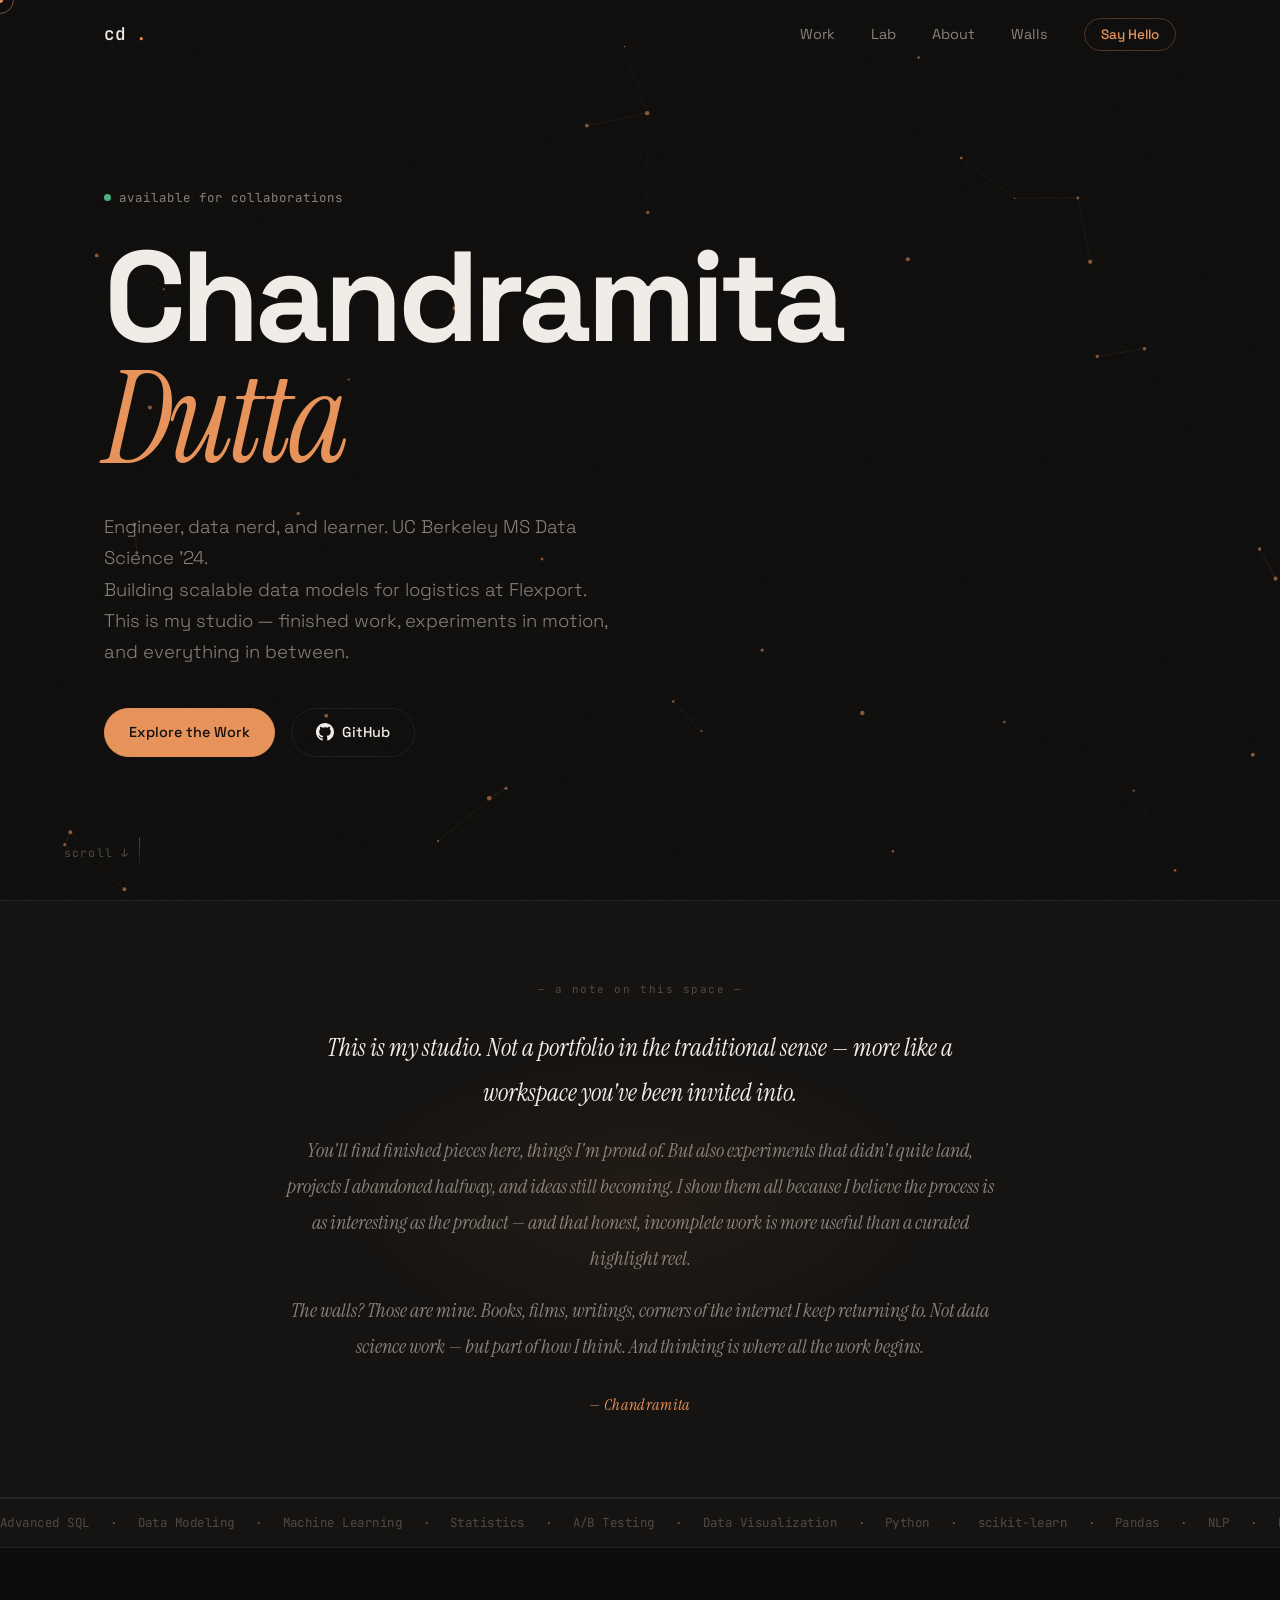
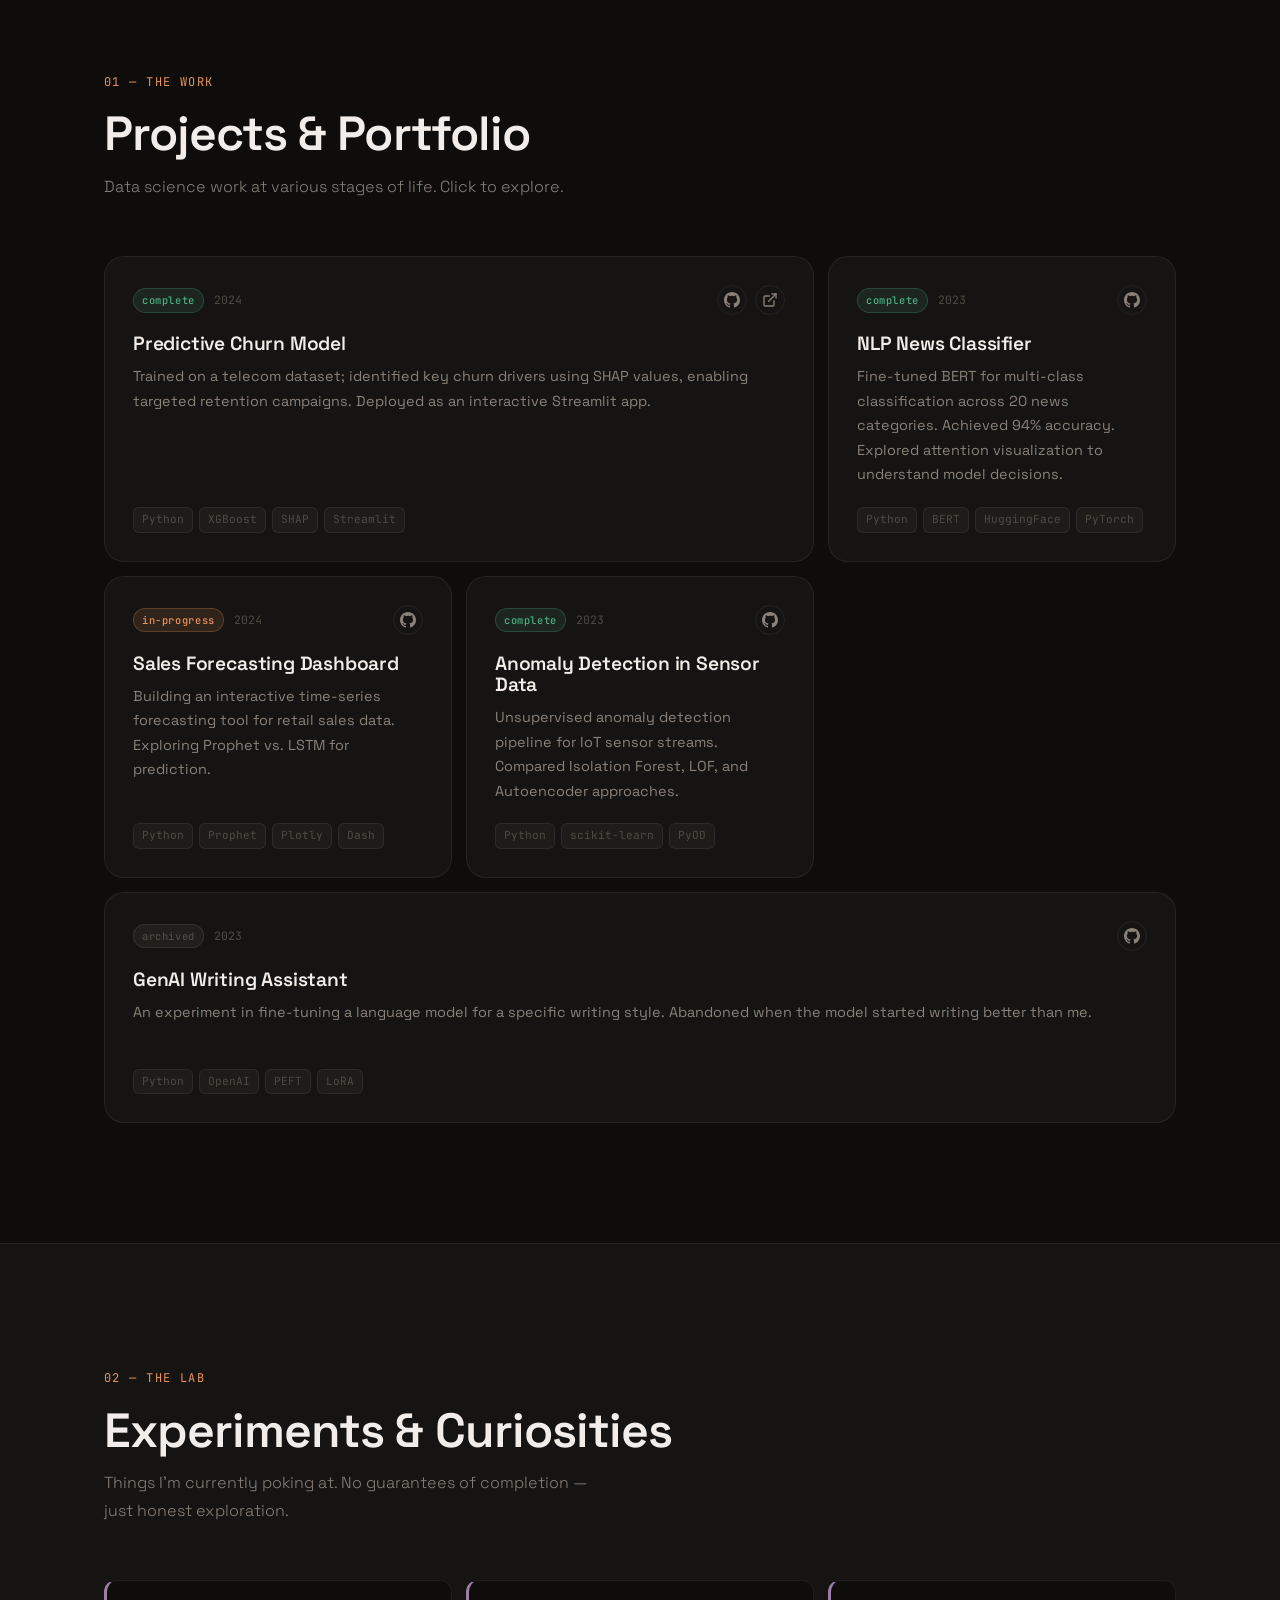
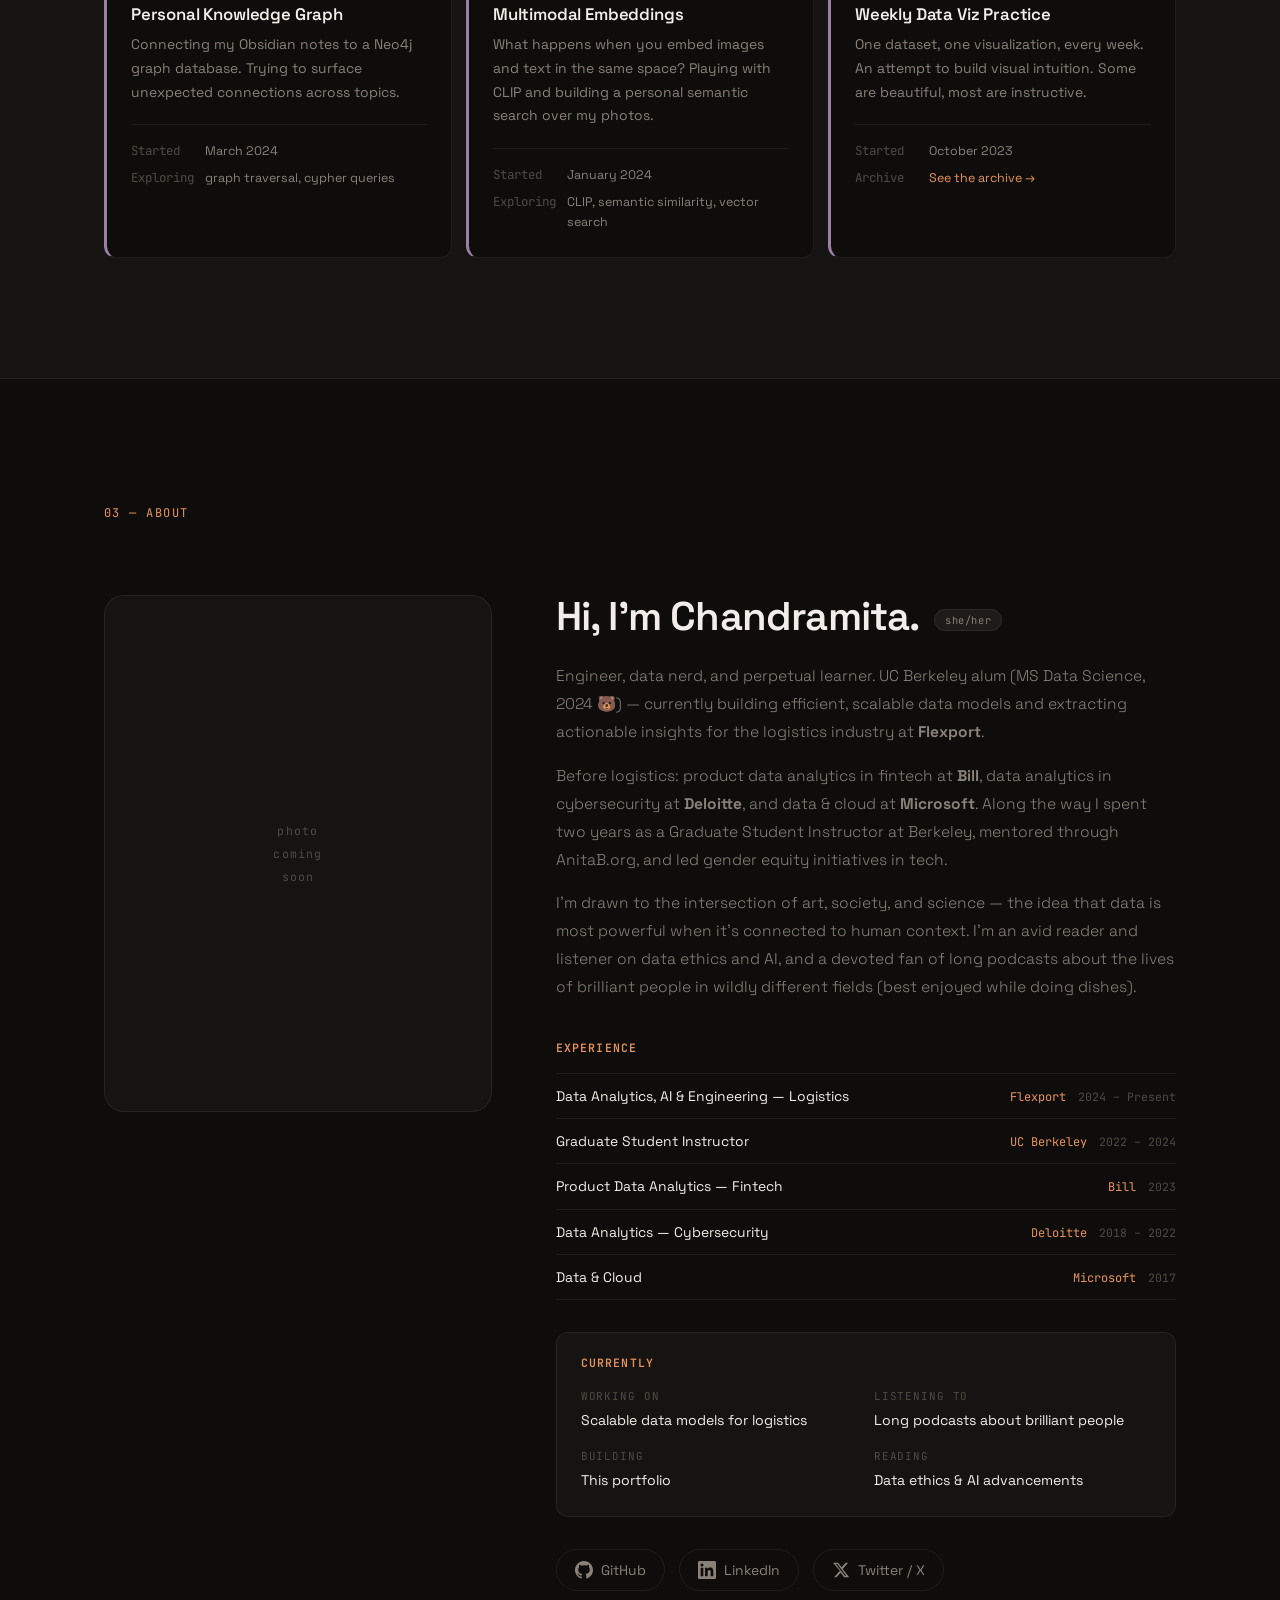
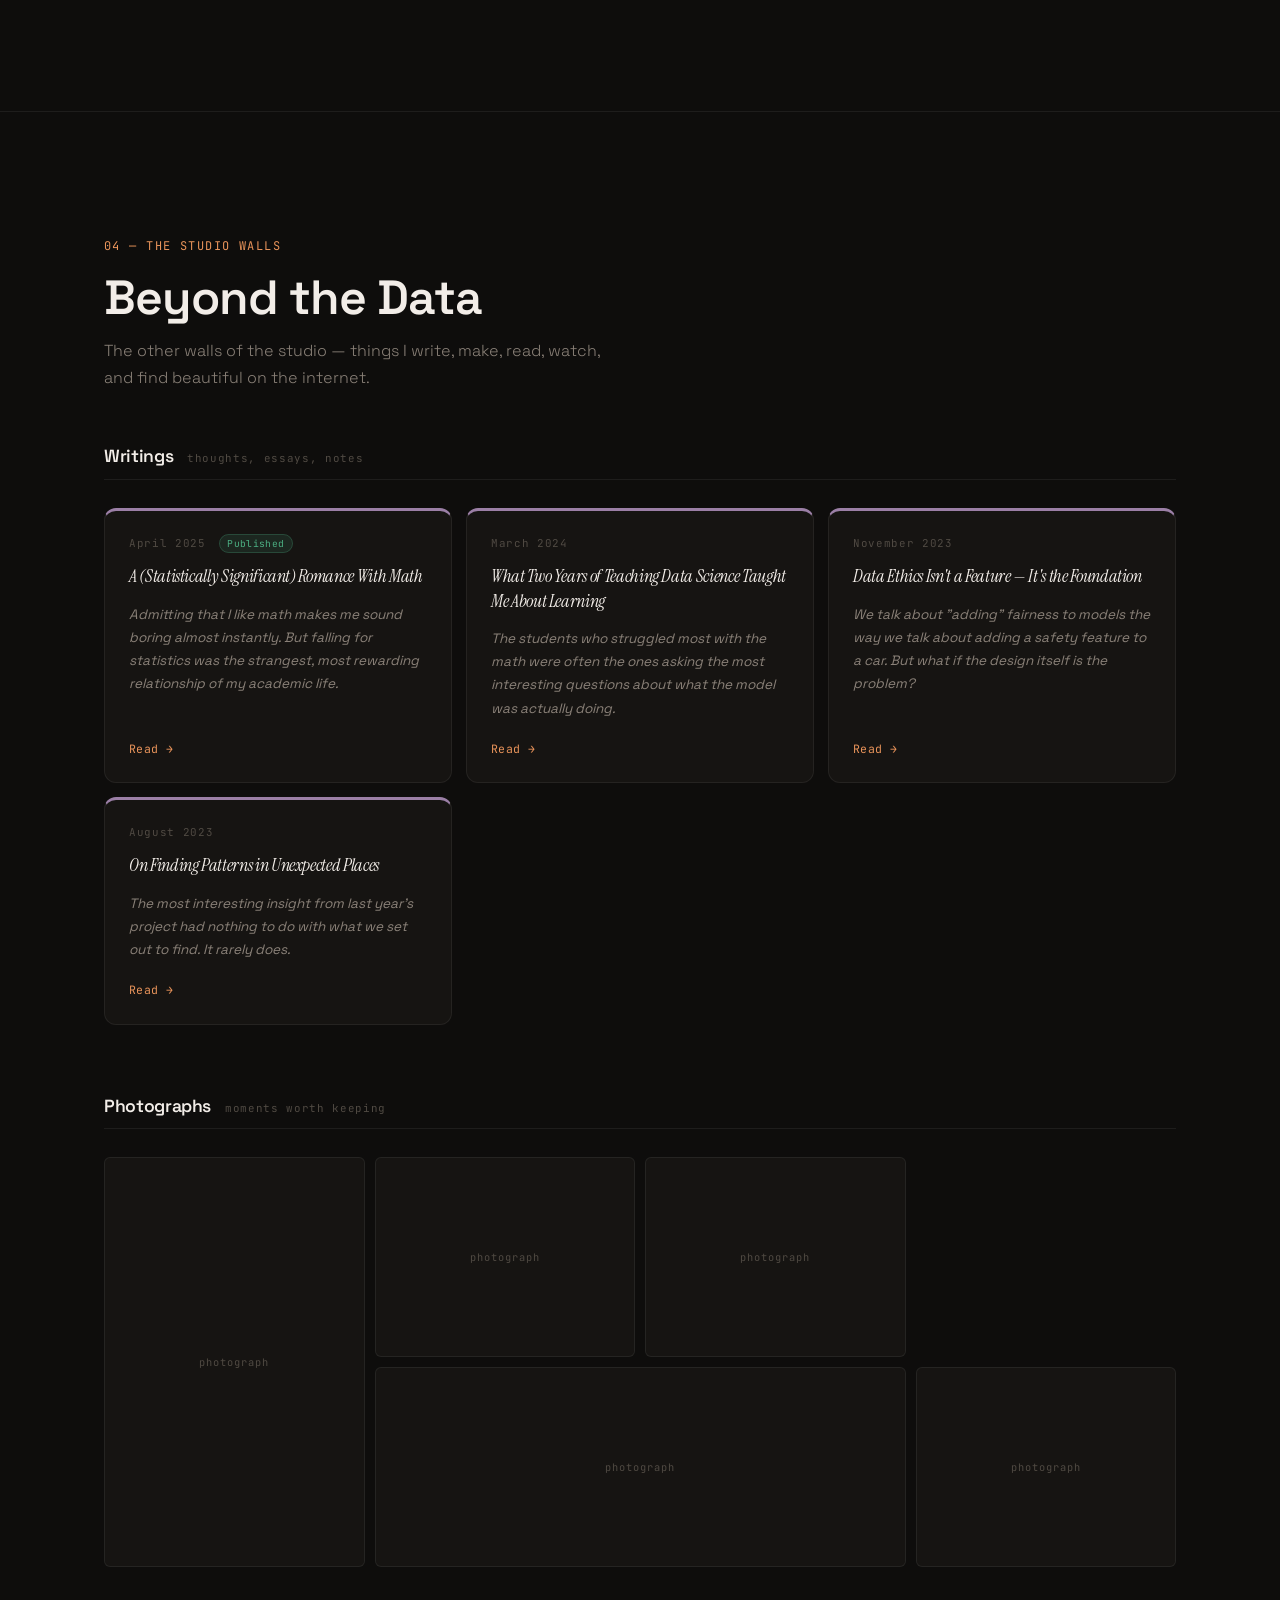
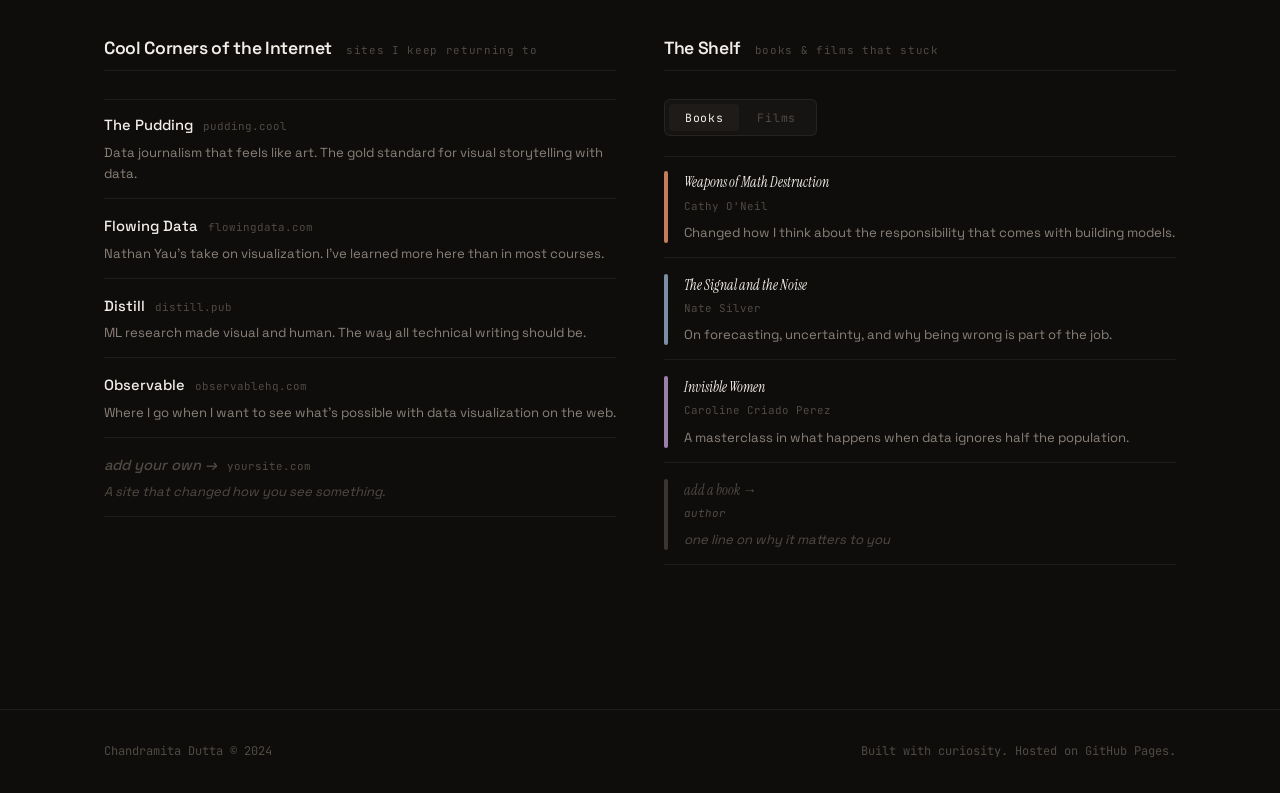
==== commit 607ab41c: "Portfolio build — writing pages, lab pages, studio walls section" ====
--- a/index.html
+++ b/index.html
@@ -24,6 +24,7 @@
     <a href="#work">Work</a>
     <a href="#lab">Lab</a>
     <a href="#about">About</a>
+    <a href="#walls">Walls</a>
     <a href="mailto:hello@chandramitadutta.com">Say Hello</a>
   </div>
 
@@ -38,6 +39,7 @@
         <li><a href="#work" class="nav-link">Work</a></li>
         <li><a href="#lab" class="nav-link">Lab</a></li>
         <li><a href="#about" class="nav-link">About</a></li>
+        <li><a href="#walls" class="nav-link">Walls</a></li>
         <li><a href="mailto:hello@chandramitadutta.com" class="nav-link nav-cta">Say Hello</a></li>
       </ul>
 
@@ -72,9 +74,9 @@
 
       <!-- Tagline -->
       <p class="hero-tagline fade-up" data-delay="200">
-        I work with data to find patterns, build models, and tell stories.<br />
-        This is my studio — some work is finished, some is still becoming,<br />
-        some I've let go. All of it is real.
+        Engineer, data nerd, and learner. UC Berkeley MS Data Science '24.<br />
+        Building scalable data models for logistics at Flexport.<br />
+        This is my studio — finished work, experiments in motion, and everything in between.
       </p>
 
       <!-- CTA buttons -->
@@ -94,42 +96,57 @@
   </section>
 
   <!-- ============================================================
+       STUDIO NOTE / MANIFESTO
+  ============================================================ -->
+  <section class="studio-note" id="studio-note" aria-label="Studio note">
+    <div class="studio-note-inner">
+      <span class="studio-note-label">— a note on this space —</span>
+      <blockquote class="studio-note-text">
+        <p>This is my studio. Not a portfolio in the traditional sense — more like a workspace you've been invited into.</p>
+        <p>You'll find finished pieces here, things I'm proud of. But also experiments that didn't quite land, projects I abandoned halfway, and ideas still becoming. I show them all because I believe the process is as interesting as the product — and that honest, incomplete work is more useful than a curated highlight reel.</p>
+        <p>The walls? Those are mine. Books, films, writings, corners of the internet I keep returning to. Not data science work — but part of how I think. And thinking is where all the work begins.</p>
+      </blockquote>
+      <span class="studio-note-sig">— Chandramita</span>
+    </div>
+  </section>
+
+  <!-- ============================================================
        SKILLS MARQUEE STRIP
   ============================================================ -->
   <div class="marquee-strip" aria-hidden="true">
     <div class="marquee-track">
       <span class="marquee-content">
+        Advanced SQL <span class="marquee-dot">·</span>
+        Data Modeling <span class="marquee-dot">·</span>
+        Machine Learning <span class="marquee-dot">·</span>
+        Statistics <span class="marquee-dot">·</span>
+        A/B Testing <span class="marquee-dot">·</span>
+        Data Visualization <span class="marquee-dot">·</span>
         Python <span class="marquee-dot">·</span>
-        Machine Learning <span class="marquee-dot">·</span>
-        Deep Learning <span class="marquee-dot">·</span>
-        NLP <span class="marquee-dot">·</span>
-        Data Visualization <span class="marquee-dot">·</span>
-        SQL <span class="marquee-dot">·</span>
-        PyTorch <span class="marquee-dot">·</span>
         scikit-learn <span class="marquee-dot">·</span>
         Pandas <span class="marquee-dot">·</span>
+        NLP <span class="marquee-dot">·</span>
+        Feature Engineering <span class="marquee-dot">·</span>
+        Data Ethics <span class="marquee-dot">·</span>
         Spark <span class="marquee-dot">·</span>
-        Statistical Modeling <span class="marquee-dot">·</span>
-        A/B Testing <span class="marquee-dot">·</span>
-        Computer Vision <span class="marquee-dot">·</span>
-        Feature Engineering <span class="marquee-dot">·</span>
+        Logistics Analytics <span class="marquee-dot">·</span>
       </span>
       <!-- Duplicate for seamless loop -->
       <span class="marquee-content" aria-hidden="true">
+        Advanced SQL <span class="marquee-dot">·</span>
+        Data Modeling <span class="marquee-dot">·</span>
+        Machine Learning <span class="marquee-dot">·</span>
+        Statistics <span class="marquee-dot">·</span>
+        A/B Testing <span class="marquee-dot">·</span>
+        Data Visualization <span class="marquee-dot">·</span>
         Python <span class="marquee-dot">·</span>
-        Machine Learning <span class="marquee-dot">·</span>
-        Deep Learning <span class="marquee-dot">·</span>
-        NLP <span class="marquee-dot">·</span>
-        Data Visualization <span class="marquee-dot">·</span>
-        SQL <span class="marquee-dot">·</span>
-        PyTorch <span class="marquee-dot">·</span>
         scikit-learn <span class="marquee-dot">·</span>
         Pandas <span class="marquee-dot">·</span>
+        NLP <span class="marquee-dot">·</span>
+        Feature Engineering <span class="marquee-dot">·</span>
+        Data Ethics <span class="marquee-dot">·</span>
         Spark <span class="marquee-dot">·</span>
-        Statistical Modeling <span class="marquee-dot">·</span>
-        A/B Testing <span class="marquee-dot">·</span>
-        Computer Vision <span class="marquee-dot">·</span>
-        Feature Engineering <span class="marquee-dot">·</span>
+        Logistics Analytics <span class="marquee-dot">·</span>
       </span>
     </div>
   </div>
@@ -287,7 +304,7 @@
       <div class="lab-grid">
 
         <!-- Lab card 1: Knowledge Graph -->
-        <article class="lab-card fade-up" data-delay="0">
+        <article class="lab-card fade-up" data-delay="0" onclick="window.location='lab/knowledge-graph.html'" style="cursor:pointer;">
           <div class="lab-card-inner">
             <h3 class="lab-card-title">Personal Knowledge Graph</h3>
             <p class="lab-card-description">Connecting my Obsidian notes to a Neo4j graph database. Trying to surface unexpected connections across topics.</p>
@@ -305,7 +322,7 @@
         </article>
 
         <!-- Lab card 2: Multimodal Embeddings -->
-        <article class="lab-card fade-up" data-delay="80">
+        <article class="lab-card fade-up" data-delay="80" onclick="window.location='lab/multimodal-embeddings.html'" style="cursor:pointer;">
           <div class="lab-card-inner">
             <h3 class="lab-card-title">Multimodal Embeddings</h3>
             <p class="lab-card-description">What happens when you embed images and text in the same space? Playing with CLIP and building a personal semantic search over my photos.</p>
@@ -323,7 +340,7 @@
         </article>
 
         <!-- Lab card 3: Weekly Data Viz -->
-        <article class="lab-card fade-up" data-delay="160">
+        <article class="lab-card fade-up" data-delay="160" onclick="window.location='lab/weekly-dataviz.html'" style="cursor:pointer;">
           <div class="lab-card-inner">
             <h3 class="lab-card-title">Weekly Data Viz Practice</h3>
             <p class="lab-card-description">One dataset, one visualization, every week. An attempt to build visual intuition. Some are beautiful, most are instructive.</p>
@@ -364,12 +381,45 @@
 
         <!-- About content -->
         <div class="about-content fade-up" data-delay="100">
-          <h2 class="about-title">Hi, I'm Chandramita.</h2>
+          <h2 class="about-title">Hi, I'm Chandramita. <span class="about-pronouns">she/her</span></h2>
 
           <div class="about-bio">
-            <p>A data scientist based in [location]. I spend my days finding stories in data, building models that (usually) work, and occasionally explaining to non-technical stakeholders why the model said what it said.</p>
-            <p>I'm drawn to the messy, interesting parts of data science — the feature engineering sessions that go on too long, the model that works for reasons you don't fully understand, the visualization that reveals something unexpected.</p>
-            <p>Outside of data, I'm [interest], [interest], and [interest]. This site is my attempt to show the work honestly — not just the wins.</p>
+            <p>Engineer, data nerd, and perpetual learner. UC Berkeley alum (MS Data Science, 2024 🐻) — currently building efficient, scalable data models and extracting actionable insights for the logistics industry at <strong>Flexport</strong>.</p>
+            <p>Before logistics: product data analytics in fintech at <strong>Bill</strong>, data analytics in cybersecurity at <strong>Deloitte</strong>, and data &amp; cloud at <strong>Microsoft</strong>. Along the way I spent two years as a Graduate Student Instructor at Berkeley, mentored through AnitaB.org, and led gender equity initiatives in tech.</p>
+            <p>I'm drawn to the intersection of art, society, and science — the idea that data is most powerful when it's connected to human context. I'm an avid reader and listener on data ethics and AI, and a devoted fan of long podcasts about the lives of brilliant people in wildly different fields (best enjoyed while doing dishes).</p>
+            <!-- <p>I work with data to find patterns, build models, and tell stories.<br />
+              This is my studio — some work is finished, some is still becoming,<br />
+              some I've let go. All of it is real.</p> -->
+          </div>
+
+          <!-- Experience timeline -->
+          <div class="experience-list">
+            <h3 class="currently-title">Experience</h3>
+            <div class="exp-item">
+              <span class="exp-role">Data Analytics, AI &amp; Engineering — Logistics</span>
+              <span class="exp-company">Flexport</span>
+              <span class="exp-year">2024 – Present</span>
+            </div>
+            <div class="exp-item">
+              <span class="exp-role">Graduate Student Instructor</span>
+              <span class="exp-company">UC Berkeley</span>
+              <span class="exp-year">2022 – 2024</span>
+            </div>
+            <div class="exp-item">
+              <span class="exp-role">Product Data Analytics — Fintech</span>
+              <span class="exp-company">Bill</span>
+              <span class="exp-year">2023</span>
+            </div>
+            <div class="exp-item">
+              <span class="exp-role">Data Analytics — Cybersecurity</span>
+              <span class="exp-company">Deloitte</span>
+              <span class="exp-year">2018 – 2022</span>
+            </div>
+            <div class="exp-item">
+              <span class="exp-role">Data &amp; Cloud</span>
+              <span class="exp-company">Microsoft</span>
+              <span class="exp-year">2017</span>
+            </div>
           </div>
 
           <!-- Currently widget -->
@@ -377,20 +427,20 @@
             <h3 class="currently-title">Currently</h3>
             <div class="currently-grid">
               <div class="currently-item">
-                <span class="currently-label">Reading</span>
-                <span class="currently-value"><em>[book title]</em> by [Author]</span>
+                <span class="currently-label">Working on</span>
+                <span class="currently-value">Scalable data models for logistics</span>
               </div>
               <div class="currently-item">
                 <span class="currently-label">Listening to</span>
-                <span class="currently-value">[Artist / Album]</span>
+                <span class="currently-value">Long podcasts about brilliant people</span>
               </div>
               <div class="currently-item">
                 <span class="currently-label">Building</span>
-                <span class="currently-value">Sales forecasting dashboard</span>
+                <span class="currently-value">This portfolio</span>
               </div>
               <div class="currently-item">
-                <span class="currently-label">Learning</span>
-                <span class="currently-value">Graph neural networks</span>
+                <span class="currently-label">Reading</span>
+                <span class="currently-value">Data ethics &amp; AI advancements</span>
               </div>
             </div>
           </div>
@@ -416,6 +466,205 @@
   </section>
 
   <!-- ============================================================
+       SECTION: THE STUDIO WALLS
+  ============================================================ -->
+  <section class="section section--walls" id="walls">
+    <div class="container">
+      <div class="section-header fade-up">
+        <span class="section-label">04 — The Studio Walls</span>
+        <h2 class="section-title">Beyond the Data</h2>
+        <p class="section-subtitle">The other walls of the studio — things I write, make, read, watch, and find beautiful on the internet.</p>
+      </div>
+
+      <!-- WRITINGS -->
+      <div class="walls-block fade-up">
+        <h3 class="walls-block-title">
+          <span>Writings</span>
+          <span class="walls-block-hint">thoughts, essays, notes</span>
+        </h3>
+        <div class="writings-grid">
+          <a href="writing/stats-romance.html" class="writing-card writing-card--published">
+            <span class="writing-date">April 2025 <span class="writing-published-badge">Published</span></span>
+            <h4 class="writing-title">A (Statistically Significant) Romance With Math</h4>
+            <p class="writing-pull">Admitting that I like math makes me sound boring almost instantly. But falling for statistics was the strangest, most rewarding relationship of my academic life.</p>
+            <span class="writing-read">Read →</span>
+          </a>
+          <a href="writing/teaching-data-science.html" class="writing-card">
+            <span class="writing-date">March 2024</span>
+            <h4 class="writing-title">What Two Years of Teaching Data Science Taught Me About Learning</h4>
+            <p class="writing-pull">The students who struggled most with the math were often the ones asking the most interesting questions about what the model was actually doing.</p>
+            <span class="writing-read">Read →</span>
+          </a>
+          <a href="writing/data-ethics.html" class="writing-card">
+            <span class="writing-date">November 2023</span>
+            <h4 class="writing-title">Data Ethics Isn't a Feature — It's the Foundation</h4>
+            <p class="writing-pull">We talk about "adding" fairness to models the way we talk about adding a safety feature to a car. But what if the design itself is the problem?</p>
+            <span class="writing-read">Read →</span>
+          </a>
+          <a href="writing/finding-patterns.html" class="writing-card">
+            <span class="writing-date">August 2023</span>
+            <h4 class="writing-title">On Finding Patterns in Unexpected Places</h4>
+            <p class="writing-pull">The most interesting insight from last year's project had nothing to do with what we set out to find. It rarely does.</p>
+            <span class="writing-read">Read →</span>
+          </a>
+        </div>
+      </div>
+
+      <!-- PHOTOGRAPHY -->
+      <div class="walls-block fade-up" style="--delay: 0.05s">
+        <h3 class="walls-block-title">
+          <span>Photographs</span>
+          <span class="walls-block-hint">moments worth keeping</span>
+        </h3>
+        <div class="photo-grid">
+          <div class="photo-cell photo-cell--tall">
+            <span class="photo-placeholder-text">photograph</span>
+          </div>
+          <div class="photo-cell">
+            <span class="photo-placeholder-text">photograph</span>
+          </div>
+          <div class="photo-cell">
+            <span class="photo-placeholder-text">photograph</span>
+          </div>
+          <div class="photo-cell photo-cell--wide">
+            <span class="photo-placeholder-text">photograph</span>
+          </div>
+          <div class="photo-cell">
+            <span class="photo-placeholder-text">photograph</span>
+          </div>
+        </div>
+      </div>
+
+      <!-- COOL CORNERS + SHELF side by side -->
+      <div class="walls-two-col fade-up" style="--delay: 0.1s">
+
+        <!-- Cool corners of the internet -->
+        <div class="walls-block">
+          <h3 class="walls-block-title">
+            <span>Cool Corners of the Internet</span>
+            <span class="walls-block-hint">sites I keep returning to</span>
+          </h3>
+          <div class="corners-list">
+            <a href="https://pudding.cool" target="_blank" rel="noopener noreferrer" class="corner-item">
+              <div class="corner-item-inner">
+                <span class="corner-name">The Pudding</span>
+                <span class="corner-url">pudding.cool</span>
+              </div>
+              <p class="corner-desc">Data journalism that feels like art. The gold standard for visual storytelling with data.</p>
+            </a>
+            <a href="https://flowingdata.com" target="_blank" rel="noopener noreferrer" class="corner-item">
+              <div class="corner-item-inner">
+                <span class="corner-name">Flowing Data</span>
+                <span class="corner-url">flowingdata.com</span>
+              </div>
+              <p class="corner-desc">Nathan Yau's take on visualization. I've learned more here than in most courses.</p>
+            </a>
+            <a href="https://distill.pub" target="_blank" rel="noopener noreferrer" class="corner-item">
+              <div class="corner-item-inner">
+                <span class="corner-name">Distill</span>
+                <span class="corner-url">distill.pub</span>
+              </div>
+              <p class="corner-desc">ML research made visual and human. The way all technical writing should be.</p>
+            </a>
+            <a href="https://observablehq.com" target="_blank" rel="noopener noreferrer" class="corner-item">
+              <div class="corner-item-inner">
+                <span class="corner-name">Observable</span>
+                <span class="corner-url">observablehq.com</span>
+              </div>
+              <p class="corner-desc">Where I go when I want to see what's possible with data visualization on the web.</p>
+            </a>
+            <a href="#" class="corner-item corner-item--placeholder">
+              <div class="corner-item-inner">
+                <span class="corner-name">add your own →</span>
+                <span class="corner-url">yoursite.com</span>
+              </div>
+              <p class="corner-desc">A site that changed how you see something.</p>
+            </a>
+          </div>
+        </div>
+
+        <!-- The Shelf -->
+        <div class="walls-block">
+          <h3 class="walls-block-title">
+            <span>The Shelf</span>
+            <span class="walls-block-hint">books &amp; films that stuck</span>
+          </h3>
+
+          <div class="shelf-tabs" id="shelfTabs">
+            <div class="shelf-tab-buttons">
+              <button class="shelf-tab-btn active" data-tab="books">Books</button>
+              <button class="shelf-tab-btn" data-tab="films">Films</button>
+            </div>
+
+            <div class="shelf-tab-content active" data-tab="books">
+              <div class="shelf-item">
+                <div class="shelf-item-spine" style="--spine-color: #c47c5a"></div>
+                <div class="shelf-item-body">
+                  <span class="shelf-item-title">Weapons of Math Destruction</span>
+                  <span class="shelf-item-meta">Cathy O'Neil</span>
+                  <p class="shelf-item-note">Changed how I think about the responsibility that comes with building models.</p>
+                </div>
+              </div>
+              <div class="shelf-item">
+                <div class="shelf-item-spine" style="--spine-color: #7a8fa6"></div>
+                <div class="shelf-item-body">
+                  <span class="shelf-item-title">The Signal and the Noise</span>
+                  <span class="shelf-item-meta">Nate Silver</span>
+                  <p class="shelf-item-note">On forecasting, uncertainty, and why being wrong is part of the job.</p>
+                </div>
+              </div>
+              <div class="shelf-item">
+                <div class="shelf-item-spine" style="--spine-color: #9b7fa6"></div>
+                <div class="shelf-item-body">
+                  <span class="shelf-item-title">Invisible Women</span>
+                  <span class="shelf-item-meta">Caroline Criado Perez</span>
+                  <p class="shelf-item-note">A masterclass in what happens when data ignores half the population.</p>
+                </div>
+              </div>
+              <div class="shelf-item shelf-item--placeholder">
+                <div class="shelf-item-spine" style="--spine-color: #3a3530"></div>
+                <div class="shelf-item-body">
+                  <span class="shelf-item-title">add a book →</span>
+                  <span class="shelf-item-meta">author</span>
+                  <p class="shelf-item-note">one line on why it matters to you</p>
+                </div>
+              </div>
+            </div>
+
+            <div class="shelf-tab-content" data-tab="films">
+              <div class="shelf-item">
+                <div class="shelf-item-spine" style="--spine-color: #c47c5a"></div>
+                <div class="shelf-item-body">
+                  <span class="shelf-item-title">Coded Bias</span>
+                  <span class="shelf-item-meta">2020 · Shalini Kantayya</span>
+                  <p class="shelf-item-note">Essential watching. The conversation about algorithmic accountability we should all be having.</p>
+                </div>
+              </div>
+              <div class="shelf-item">
+                <div class="shelf-item-spine" style="--spine-color: #6a8c7a"></div>
+                <div class="shelf-item-body">
+                  <span class="shelf-item-title">The Social Dilemma</span>
+                  <span class="shelf-item-meta">2020 · Jeff Orlowski</span>
+                  <p class="shelf-item-note">Data + attention + incentives. Uncomfortable and important.</p>
+                </div>
+              </div>
+              <div class="shelf-item shelf-item--placeholder">
+                <div class="shelf-item-spine" style="--spine-color: #3a3530"></div>
+                <div class="shelf-item-body">
+                  <span class="shelf-item-title">add a film →</span>
+                  <span class="shelf-item-meta">year · director</span>
+                  <p class="shelf-item-note">one line on why it matters to you</p>
+                </div>
+              </div>
+            </div>
+          </div>
+        </div>
+
+      </div><!-- /walls-two-col -->
+    </div>
+  </section>
+
+  <!-- ============================================================
        FOOTER
   ============================================================ -->
   <footer class="footer">
--- a/style.css
+++ b/style.css
@@ -420,6 +420,81 @@
 }
 
 /* ============================================================
+   STUDIO NOTE / MANIFESTO
+============================================================ */
+.studio-note {
+  background: var(--bg-2);
+  border-top: 1px solid var(--border);
+  border-bottom: 1px solid var(--border);
+  padding: 80px var(--container-pad);
+  position: relative;
+  overflow: hidden;
+}
+
+/* Soft radial glow behind the text */
+.studio-note::before {
+  content: '';
+  position: absolute;
+  top: 50%;
+  left: 50%;
+  transform: translate(-50%, -50%);
+  width: 600px;
+  height: 300px;
+  background: radial-gradient(ellipse, rgba(232, 147, 90, 0.06) 0%, transparent 70%);
+  pointer-events: none;
+}
+
+.studio-note-inner {
+  max-width: 720px;
+  margin: 0 auto;
+  display: flex;
+  flex-direction: column;
+  align-items: center;
+  text-align: center;
+  gap: 28px;
+  position: relative;
+}
+
+.studio-note-label {
+  font-family: var(--font-mono);
+  font-size: 0.68rem;
+  color: var(--text-dim);
+  letter-spacing: 0.14em;
+  text-transform: lowercase;
+}
+
+.studio-note-text {
+  display: flex;
+  flex-direction: column;
+  gap: 16px;
+  border: none;
+  padding: 0;
+  margin: 0;
+}
+
+.studio-note-text p {
+  font-family: var(--font-serif);
+  font-style: italic;
+  font-size: clamp(1.05rem, 1.8vw, 1.25rem);
+  color: var(--text-muted);
+  line-height: 1.8;
+  font-weight: 400;
+}
+
+.studio-note-text p:first-child {
+  font-size: clamp(1.2rem, 2.2vw, 1.55rem);
+  color: var(--text);
+}
+
+.studio-note-sig {
+  font-family: var(--font-serif);
+  font-style: italic;
+  font-size: 1rem;
+  color: var(--accent);
+  letter-spacing: 0.02em;
+}
+
+/* ============================================================
    SKILLS MARQUEE STRIP
 ============================================================ */
 .marquee-strip {
@@ -799,6 +874,50 @@
   font-weight: 300;
 }
 
+/* Pronouns badge */
+.about-pronouns {
+  font-family: var(--font-mono);
+  font-size: 0.65rem;
+  font-weight: 400;
+  color: var(--text-muted);
+  background: var(--bg-3);
+  border: 1px solid var(--border);
+  padding: 3px 10px;
+  border-radius: 100px;
+  vertical-align: middle;
+  letter-spacing: 0.06em;
+  margin-left: 6px;
+}
+
+/* Experience list */
+.experience-list {
+  margin-bottom: 32px;
+}
+
+.exp-item {
+  display: grid;
+  grid-template-columns: 1fr auto auto;
+  align-items: baseline;
+  gap: 12px;
+  padding: 11px 0;
+  border-bottom: 1px solid var(--border);
+  font-size: 0.87rem;
+}
+.exp-item:first-of-type { border-top: 1px solid var(--border); }
+
+.exp-role  { color: var(--text); }
+.exp-company {
+  font-family: var(--font-mono);
+  font-size: 0.75rem;
+  color: var(--accent);
+}
+.exp-year {
+  font-family: var(--font-mono);
+  font-size: 0.72rem;
+  color: var(--text-dim);
+  white-space: nowrap;
+}
+
 /* Currently widget */
 .currently-widget {
   background: var(--bg-2);
@@ -872,6 +991,315 @@
 }
 
 /* ============================================================
+   STUDIO WALLS SECTION
+============================================================ */
+.section--walls {
+  background: var(--bg);
+  border-top: 1px solid var(--border);
+}
+
+.walls-block {
+  margin-bottom: 72px;
+}
+.walls-block:last-child { margin-bottom: 0; }
+
+.walls-block-title {
+  display: flex;
+  align-items: baseline;
+  gap: 14px;
+  font-size: 1.1rem;
+  font-weight: 600;
+  color: var(--text);
+  margin-bottom: 28px;
+  padding-bottom: 12px;
+  border-bottom: 1px solid var(--border);
+}
+
+.walls-block-hint {
+  font-family: var(--font-mono);
+  font-size: 0.68rem;
+  color: var(--text-dim);
+  font-weight: 400;
+  letter-spacing: 0.06em;
+}
+
+/* WRITINGS */
+.writings-grid {
+  display: grid;
+  grid-template-columns: repeat(3, 1fr);
+  gap: 14px;
+}
+
+.writing-card {
+  display: flex;
+  flex-direction: column;
+  background: var(--bg-2);
+  border: 1px solid var(--border);
+  border-top: 3px solid var(--accent-2);
+  border-radius: var(--radius);
+  padding: 24px;
+  transition: transform 0.25s, box-shadow 0.25s, border-top-color 0.25s;
+  text-decoration: none;
+}
+
+.writing-card:hover {
+  transform: translateY(-4px);
+  box-shadow: 0 12px 36px rgba(0,0,0,0.35);
+  border-top-color: var(--accent);
+}
+
+.writing-date {
+  font-family: var(--font-mono);
+  font-size: 0.68rem;
+  color: var(--text-dim);
+  letter-spacing: 0.06em;
+  margin-bottom: 12px;
+}
+
+.writing-title {
+  font-family: var(--font-serif);
+  font-size: 1.1rem;
+  font-weight: 400;
+  font-style: italic;
+  color: var(--text);
+  line-height: 1.4;
+  margin-bottom: 14px;
+}
+
+.writing-pull {
+  font-size: 0.85rem;
+  color: var(--text-muted);
+  line-height: 1.7;
+  flex: 1;
+  margin-bottom: 20px;
+  font-style: italic;
+}
+
+.writing-published-badge {
+  font-family: var(--font-mono);
+  font-size: 0.6rem;
+  background: rgba(76, 175, 130, 0.12);
+  color: #4caf82;
+  border: 1px solid rgba(76, 175, 130, 0.25);
+  padding: 2px 7px;
+  border-radius: 100px;
+  margin-left: 6px;
+  vertical-align: middle;
+  letter-spacing: 0.04em;
+}
+
+.writing-read {
+  font-family: var(--font-mono);
+  font-size: 0.72rem;
+  color: var(--accent);
+  letter-spacing: 0.04em;
+  transition: letter-spacing 0.2s;
+}
+.writing-card:hover .writing-read { letter-spacing: 0.1em; }
+
+/* PHOTOGRAPHY */
+.photo-grid {
+  display: grid;
+  grid-template-columns: repeat(4, 1fr);
+  grid-template-rows: 200px 200px;
+  gap: 10px;
+}
+
+.photo-cell {
+  background: var(--bg-2);
+  border: 1px solid var(--border);
+  border-radius: var(--radius-sm);
+  display: flex;
+  align-items: center;
+  justify-content: center;
+  overflow: hidden;
+  transition: border-color 0.3s, transform 0.25s;
+}
+.photo-cell:hover {
+  border-color: var(--border-hover);
+  transform: scale(1.01);
+}
+
+.photo-cell img {
+  width: 100%;
+  height: 100%;
+  object-fit: cover;
+  transition: transform 0.4s;
+}
+.photo-cell:hover img { transform: scale(1.04); }
+
+.photo-cell--tall { grid-row: span 2; }
+.photo-cell--wide { grid-column: span 2; }
+
+.photo-placeholder-text {
+  font-family: var(--font-mono);
+  font-size: 0.65rem;
+  color: var(--text-dim);
+  letter-spacing: 0.1em;
+}
+
+/* TWO-COLUMN LAYOUT for corners + shelf */
+.walls-two-col {
+  display: grid;
+  grid-template-columns: 1fr 1fr;
+  gap: 48px;
+  align-items: start;
+}
+
+/* COOL CORNERS */
+.corners-list {
+  display: flex;
+  flex-direction: column;
+  gap: 2px;
+}
+
+.corner-item {
+  display: flex;
+  flex-direction: column;
+  gap: 4px;
+  padding: 14px 0;
+  border-bottom: 1px solid var(--border);
+  text-decoration: none;
+  transition: padding-left 0.2s;
+}
+.corner-item:hover { padding-left: 8px; }
+.corner-item:first-child { border-top: 1px solid var(--border); }
+
+.corner-item-inner {
+  display: flex;
+  align-items: baseline;
+  gap: 10px;
+}
+
+.corner-name {
+  font-size: 0.92rem;
+  font-weight: 500;
+  color: var(--text);
+  transition: color 0.2s;
+}
+.corner-item:hover .corner-name { color: var(--accent); }
+
+.corner-url {
+  font-family: var(--font-mono);
+  font-size: 0.68rem;
+  color: var(--text-dim);
+}
+
+.corner-desc {
+  font-size: 0.82rem;
+  color: var(--text-muted);
+  line-height: 1.6;
+}
+
+.corner-item--placeholder .corner-name,
+.corner-item--placeholder .corner-desc {
+  color: var(--text-dim);
+  font-style: italic;
+}
+
+/* THE SHELF */
+.shelf-tab-buttons {
+  display: flex;
+  gap: 2px;
+  margin-bottom: 20px;
+  background: var(--bg-2);
+  border: 1px solid var(--border);
+  border-radius: var(--radius-sm);
+  padding: 4px;
+  width: fit-content;
+}
+
+.shelf-tab-btn {
+  font-family: var(--font-mono);
+  font-size: 0.72rem;
+  letter-spacing: 0.06em;
+  color: var(--text-dim);
+  background: none;
+  border: none;
+  padding: 6px 16px;
+  border-radius: 4px;
+  cursor: pointer;
+  transition: background 0.2s, color 0.2s;
+}
+.shelf-tab-btn.active {
+  background: var(--bg-3);
+  color: var(--text);
+}
+.shelf-tab-btn:hover:not(.active) { color: var(--text-muted); }
+
+.shelf-tab-content { display: none; }
+.shelf-tab-content.active { display: flex; flex-direction: column; gap: 2px; }
+
+.shelf-item {
+  display: flex;
+  gap: 16px;
+  align-items: stretch;
+  padding: 14px 0;
+  border-bottom: 1px solid var(--border);
+}
+.shelf-item:first-child { border-top: 1px solid var(--border); }
+
+.shelf-item-spine {
+  width: 4px;
+  border-radius: 2px;
+  background: var(--spine-color, var(--accent));
+  flex-shrink: 0;
+  transition: width 0.2s;
+}
+.shelf-item:hover .shelf-item-spine { width: 6px; }
+
+.shelf-item-body {
+  display: flex;
+  flex-direction: column;
+  gap: 3px;
+}
+
+.shelf-item-title {
+  font-size: 0.9rem;
+  font-weight: 500;
+  color: var(--text);
+  font-family: var(--font-serif);
+  font-style: italic;
+}
+
+.shelf-item-meta {
+  font-family: var(--font-mono);
+  font-size: 0.68rem;
+  color: var(--text-dim);
+}
+
+.shelf-item-note {
+  font-size: 0.82rem;
+  color: var(--text-muted);
+  line-height: 1.6;
+  margin-top: 4px;
+}
+
+.shelf-item--placeholder .shelf-item-title,
+.shelf-item--placeholder .shelf-item-meta,
+.shelf-item--placeholder .shelf-item-note {
+  color: var(--text-dim);
+  font-style: italic;
+}
+
+/* RESPONSIVE: walls section */
+@media (max-width: 1024px) {
+  .writings-grid { grid-template-columns: repeat(2, 1fr); }
+  .photo-grid { grid-template-columns: repeat(3, 1fr); }
+}
+
+@media (max-width: 768px) {
+  .writings-grid { grid-template-columns: 1fr; }
+  .walls-two-col { grid-template-columns: 1fr; gap: 48px; }
+  .photo-grid {
+    grid-template-columns: repeat(2, 1fr);
+    grid-template-rows: auto;
+  }
+  .photo-cell--tall { grid-row: span 1; }
+  .photo-cell--wide { grid-column: span 2; }
+}
+
+/* ============================================================
    FOOTER
 ============================================================ */
 .footer {
